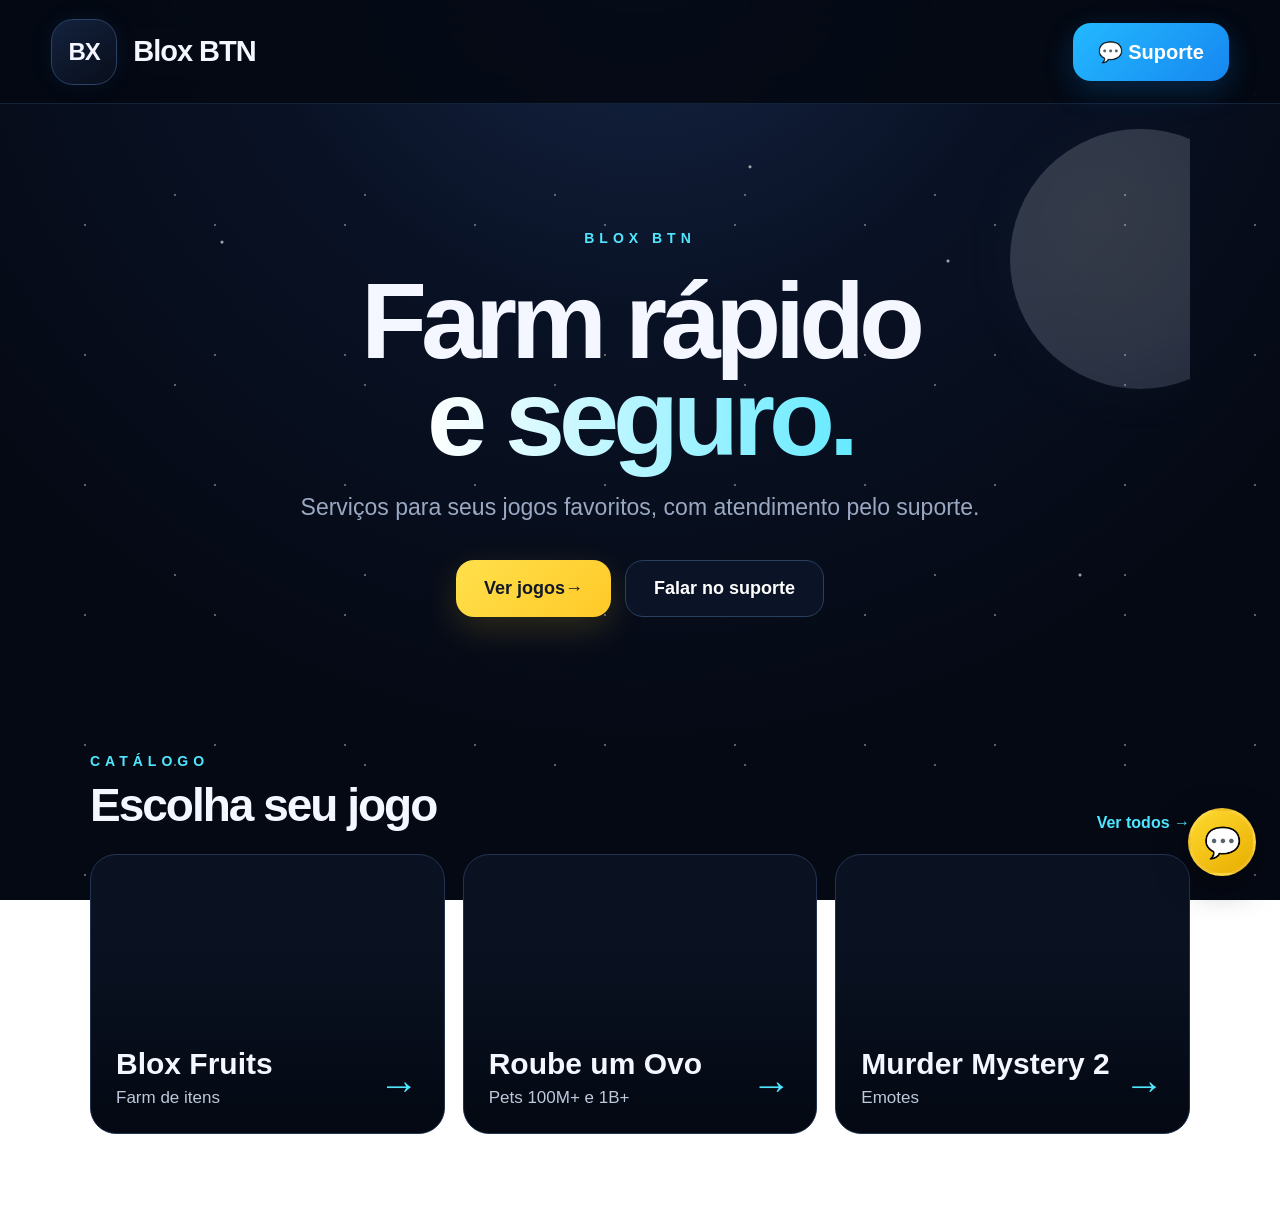
==== index.html @ 920f9622 "Add files via upload" ====
<!DOCTYPE html>
<html lang="pt-BR">
<head>
<meta charset="UTF-8"><meta name="viewport" content="width=device-width,initial-scale=1.0">
<meta name="theme-color" content="#070b16"><title>Blox BTN</title><link rel="stylesheet" href="style.css">
</head>
<body>
<header class="topbar">
  <a class="brand" href="index.html"><span class="brand-box">BX</span><strong>Blox BTN</strong></a>
  <a class="support-top" href="https://discord.gg/Q7dqHXftC" target="_blank" rel="noopener">💬 Suporte</a>
</header>
<main class="home">
  <section class="hero">
    <div class="moon"></div><div class="stars"></div>
    <span class="eyebrow">BLOX BTN</span>
    <h1>Farm rápido<br><span>e seguro.</span></h1>
    <p>Serviços para seus jogos favoritos, com atendimento pelo suporte.</p>
    <div class="hero-actions"><a class="main-button" href="jogos.html">Ver jogos <span>→</span></a><a class="ghost-button" href="https://discord.gg/Q7dqHXftC" target="_blank" rel="noopener">Falar no suporte</a></div>
  </section>
  <section class="featured">
    <div class="section-head"><div><span class="eyebrow">CATÁLOGO</span><h2>Escolha seu jogo</h2></div><a href="jogos.html" class="see-all">Ver todos →</a></div>
    <div class="featured-grid">
      <a class="feature-card" href="precos.html?jogo=blox-fruits" style="--bg:url('https://tr.rbxcdn.com/180DAY-5304fe8fb874c7244eb4fe24ff324b17/500/280/Image/Jpeg/noFilter')"><div><strong>Blox Fruits</strong><small>Farm de itens</small></div><span>→</span></a>
      <a class="feature-card" href="precos.html?jogo=roube-um-ovo" style="--bg:url('https://tr.rbxcdn.com/180DAY-d242991b00219200fb6b4ad45fec79f3/500/280/Image/Jpeg/noFilter')"><div><strong>Roube um Ovo</strong><small>Pets 100M+ e 1B+</small></div><span>→</span></a>
      <a class="feature-card" href="precos.html?jogo=murder-mystery-2" style="--bg:url('https://tr.rbxcdn.com/180DAY-87bec0a99ceeb6d711871ed32e51e153/500/280/Image/Jpeg/noFilter')"><div><strong>Murder Mystery 2</strong><small>Emotes</small></div><span>→</span></a>
    </div>
  </section>
</main>
<a class="floating-support" href="https://discord.gg/Q7dqHXftC" target="_blank" rel="noopener" aria-label="Abrir suporte">💬</a>
</body></html>
---- style.css ----
*{box-sizing:border-box}html{scroll-behavior:smooth}:root{--bg:#050914;--panel:#0b1222;--line:#1d2b46;--text:#f4f7ff;--muted:#9ba8c2;--cyan:#4fe7ff;--gold:#ffd42a}body{margin:0;background:radial-gradient(circle at 50% -10%,#18284a 0,#091225 34%,#050914 72%);background-attachment:fixed;color:var(--text);font-family:Arial,Helvetica,sans-serif;min-height:100vh}body:before{content:"";position:fixed;inset:0;pointer-events:none;opacity:.35;background-image:radial-gradient(#fff 1px,transparent 1px),radial-gradient(#fff 1px,transparent 1px);background-size:130px 130px,190px 190px;background-position:20px 30px,80px 100px}a{text-decoration:none;color:inherit}.topbar{height:104px;background:rgba(4,8,18,.88);backdrop-filter:blur(16px);border-bottom:1px solid #14213a;display:flex;align-items:center;justify-content:space-between;padding:0 4%;position:sticky;top:0;z-index:20}.brand{display:flex;align-items:center;gap:16px;font-size:29px;letter-spacing:-1px}.brand-box{width:66px;height:66px;border-radius:22px;background:linear-gradient(145deg,#14223d,#080e1b);border:1px solid #2b4165;display:grid;place-items:center;font-size:24px;font-weight:900;box-shadow:0 0 25px rgba(48,151,255,.08)}.support-top{background:linear-gradient(135deg,#23b9ff,#1687f0);color:white;font-weight:900;font-size:20px;padding:17px 25px;border-radius:18px;box-shadow:0 10px 30px rgba(24,146,255,.22)}.home,.catalog-page,.prices-page{width:min(1100px,92%);margin:auto}.hero{position:relative;text-align:center;overflow:hidden;padding:125px 0 115px}.hero .eyebrow{position:relative}.eyebrow,.mini-label{color:var(--cyan);font-weight:900;letter-spacing:5px;font-size:14px}.hero h1{position:relative;font-size:clamp(60px,10vw,108px);line-height:.9;letter-spacing:-6px;margin:25px 0 25px}.hero h1 span{background:linear-gradient(90deg,#fff,#66eaff);-webkit-background-clip:text;background-clip:text;color:transparent}.hero p{position:relative;font-size:23px;color:var(--muted);max-width:700px;margin:0 auto 35px;line-height:1.45}.hero-actions{position:relative;display:flex;justify-content:center;gap:14px;flex-wrap:wrap}.main-button,.ghost-button{display:inline-flex;align-items:center;justify-content:center;border-radius:18px;padding:17px 28px;font-size:18px;font-weight:900}.main-button{background:linear-gradient(135deg,#ffe04b,#ffc928);color:#111827;box-shadow:0 12px 35px rgba(255,204,38,.16)}.ghost-button{border:1px solid #29405f;background:#0b1426;color:#fff}.moon{position:absolute;width:260px;height:260px;border-radius:50%;right:-80px;top:25px;background:radial-gradient(circle at 35% 35%,#fff,#dce8ff 55%,#93a9d1 100%);box-shadow:0 0 80px rgba(190,220,255,.18);opacity:.18}.stars{position:absolute;inset:0;background-image:radial-gradient(circle at 12% 22%,#fff 0 1px,transparent 2px),radial-gradient(circle at 78% 25%,#fff 0 1px,transparent 2px),radial-gradient(circle at 35% 65%,#fff 0 1px,transparent 2px),radial-gradient(circle at 90% 75%,#fff 0 1px,transparent 2px),radial-gradient(circle at 60% 10%,#fff 0 1px,transparent 2px);opacity:.6}.featured{padding:20px 0 90px}.section-head{display:flex;align-items:end;justify-content:space-between;margin-bottom:22px;gap:20px}.section-head h2{font-size:46px;margin:8px 0 0;letter-spacing:-2px}.see-all{color:var(--cyan);font-weight:800}.featured-grid{display:grid;grid-template-columns:repeat(3,1fr);gap:18px}.feature-card,.game-card{position:relative;min-height:280px;border-radius:26px;overflow:hidden;border:1px solid #233452;background:#0b1324 center/cover no-repeat var(--bg);display:flex;align-items:flex-end;padding:25px;isolation:isolate;transition:.2s}.feature-card:before,.game-card:before{content:"";position:absolute;inset:0;background:linear-gradient(180deg,rgba(3,8,17,.08),rgba(3,8,17,.18) 35%,rgba(3,8,17,.94) 100%);z-index:-1}.feature-card:hover,.game-card:hover{transform:translateY(-4px);border-color:#35527c}.feature-card strong,.game-card strong{font-size:30px;display:block}.feature-card small,.game-card small{font-size:17px;color:#bdc8db;display:block;margin-top:7px}.feature-card>span,.game-card>span{margin-left:auto;font-size:40px;color:var(--cyan);align-self:flex-end}.catalog-head{text-align:center;padding:105px 0 55px}.catalog-head h1{font-size:clamp(65px,10vw,100px);letter-spacing:-6px;margin:18px 0}.catalog-head p{font-size:24px;color:var(--muted);max-width:720px;margin:auto;line-height:1.45}.game-grid{display:grid;grid-template-columns:repeat(2,1fr);gap:22px;padding-bottom:90px}.game-card{min-height:350px}.prices-page{padding:45px 0 90px}.back{display:inline-block;color:var(--cyan);font-weight:800;margin-bottom:20px}.selected-game{height:340px;border-radius:28px;overflow:hidden;background:var(--bg) center/cover no-repeat;border:1px solid #2a3d5c;position:relative;margin:20px 0 25px}.selected-game:after{content:"";position:absolute;inset:0;background:linear-gradient(90deg,rgba(3,7,15,.94),rgba(3,7,15,.55),rgba(3,7,15,.25))}.selected-overlay{position:absolute;z-index:2;left:35px;bottom:35px}.selected-overlay h1{font-size:clamp(45px,7vw,75px);letter-spacing:-4px;margin:8px 0}.selected-overlay p{font-size:21px;color:#c2cde0;margin:0}.price-list{background:rgba(8,15,29,.88);border:1px solid #223452;border-radius:26px;overflow:hidden}.price-row{display:flex;align-items:center;justify-content:space-between;gap:20px;padding:28px 32px;border-bottom:1px solid #1b2a43}.price-row:last-child{border-bottom:0}.price-row h2{font-size:27px;margin:7px 0 0}.price-action{font-size:18px;font-weight:900;color:#111827;background:linear-gradient(135deg,#ffe04b,#ffc928);padding:14px 20px;border-radius:14px;white-space:nowrap}.price-note{color:var(--muted);font-size:17px;line-height:1.5;margin:22px 5px}.wide{width:100%;margin-top:5px}.floating-support{position:fixed;right:24px;bottom:24px;width:68px;height:68px;border-radius:50%;display:grid;place-items:center;background:linear-gradient(145deg,#ffd92f,#e8ad00);color:#101827;font-size:30px;box-shadow:0 10px 35px rgba(0,0,0,.45);z-index:30;border:3px solid rgba(255,255,255,.12)}
@media(max-width:750px){.topbar{height:92px;padding:0 4%}.brand{font-size:23px;gap:11px}.brand-box{width:57px;height:57px;border-radius:19px}.support-top{font-size:17px;padding:14px 17px;border-radius:16px}.hero{padding:95px 0 90px}.hero h1{font-size:64px;letter-spacing:-4px}.hero p{font-size:19px}.section-head{align-items:start}.section-head h2{font-size:37px}.featured-grid{grid-template-columns:1fr}.feature-card{min-height:260px}.catalog-head{padding:75px 0 40px}.catalog-head h1{font-size:65px}.catalog-head p{font-size:20px}.game-grid{grid-template-columns:1fr;gap:16px}.game-card{min-height:280px}.selected-game{height:300px}.selected-overlay{left:24px;bottom:25px}.selected-overlay h1{font-size:43px;letter-spacing:-2px}.price-row{padding:22px 18px}.price-row h2{font-size:22px}.price-action{font-size:14px;padding:12px 13px}.floating-support{right:18px;bottom:18px;width:60px;height:60px}.moon{width:200px;height:200px;right:-90px}}
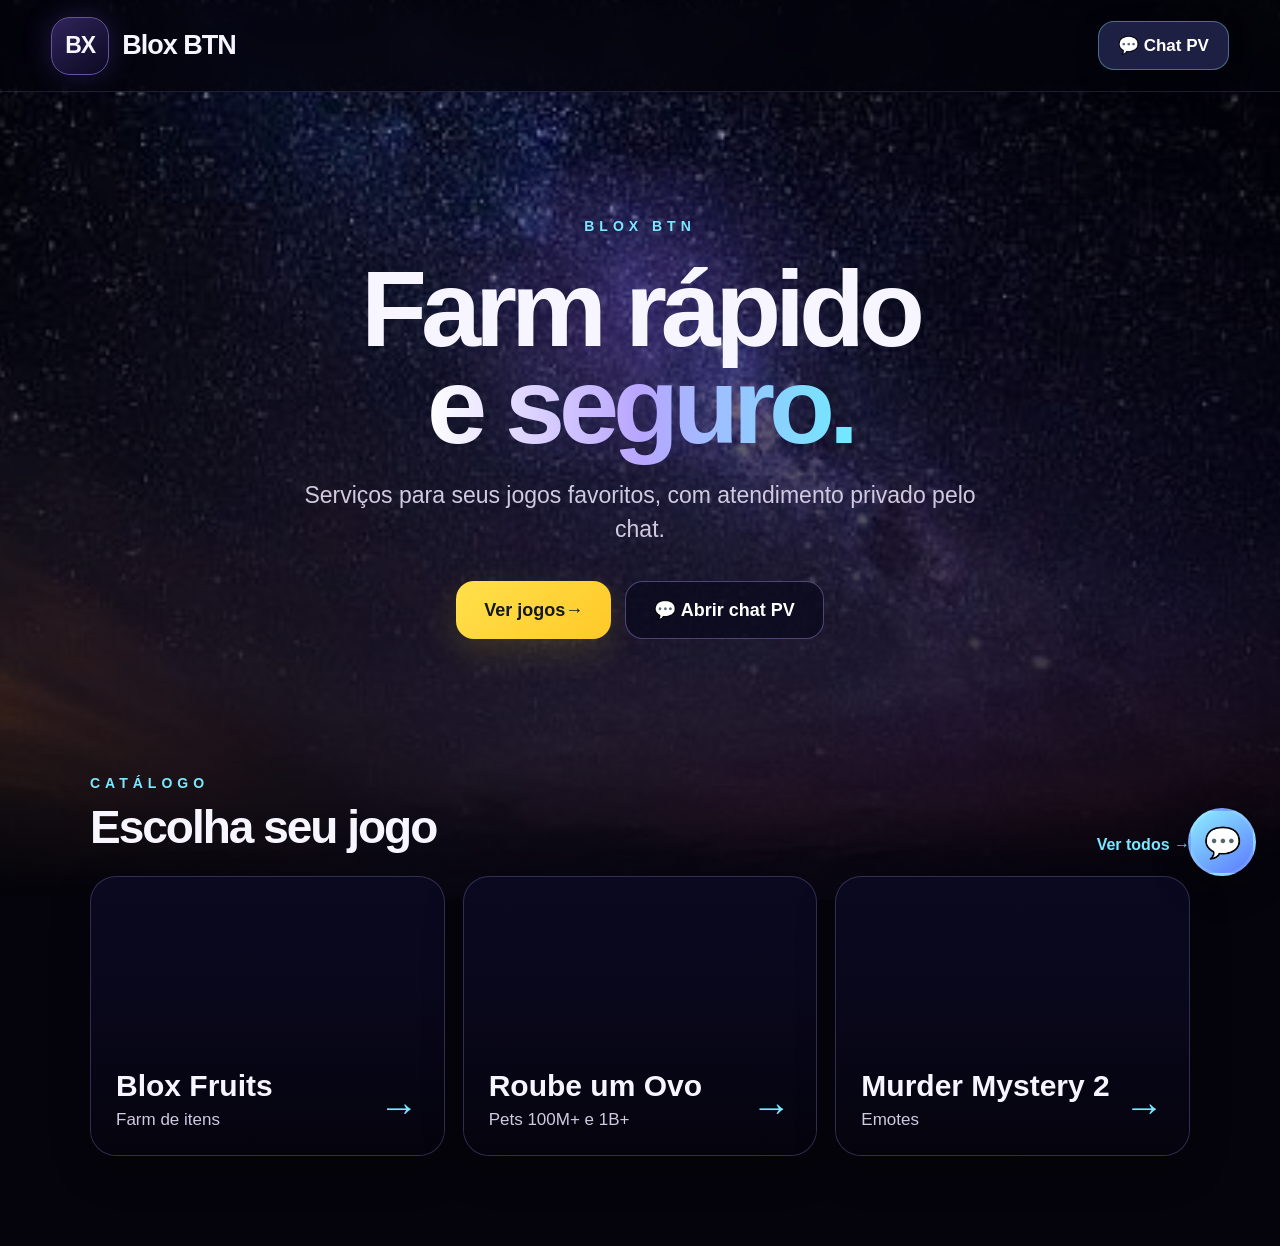
==== commit 09df1849: "Add files via upload" ====
--- a/index.html
+++ b/index.html
@@ -1,24 +1,35 @@
 <!DOCTYPE html>
 <html lang="pt-BR">
 <head>
-<meta charset="UTF-8"><meta name="viewport" content="width=device-width,initial-scale=1.0">
-<meta name="theme-color" content="#070b16"><title>Blox BTN</title><link rel="stylesheet" href="style.css">
+<meta charset="UTF-8">
+<meta name="viewport" content="width=device-width,initial-scale=1.0">
+<meta name="theme-color" content="#05040c">
+<title>Blox BTN</title>
+<link rel="stylesheet" href="style.css">
 </head>
 <body>
 <header class="topbar">
   <a class="brand" href="index.html"><span class="brand-box">BX</span><strong>Blox BTN</strong></a>
-  <a class="support-top" href="https://discord.gg/Q7dqHXftC" target="_blank" rel="noopener">💬 Suporte</a>
+  <button class="chat-top" type="button" onclick="openChat()">💬 Chat PV</button>
 </header>
+
 <main class="home">
   <section class="hero">
-    <div class="moon"></div><div class="stars"></div>
+    <div class="hero-glow"></div>
     <span class="eyebrow">BLOX BTN</span>
     <h1>Farm rápido<br><span>e seguro.</span></h1>
-    <p>Serviços para seus jogos favoritos, com atendimento pelo suporte.</p>
-    <div class="hero-actions"><a class="main-button" href="jogos.html">Ver jogos <span>→</span></a><a class="ghost-button" href="https://discord.gg/Q7dqHXftC" target="_blank" rel="noopener">Falar no suporte</a></div>
+    <p>Serviços para seus jogos favoritos, com atendimento privado pelo chat.</p>
+    <div class="hero-actions">
+      <a class="main-button" href="jogos.html">Ver jogos <span>→</span></a>
+      <button class="ghost-button" type="button" onclick="openChat()">💬 Abrir chat PV</button>
+    </div>
   </section>
+
   <section class="featured">
-    <div class="section-head"><div><span class="eyebrow">CATÁLOGO</span><h2>Escolha seu jogo</h2></div><a href="jogos.html" class="see-all">Ver todos →</a></div>
+    <div class="section-head">
+      <div><span class="eyebrow">CATÁLOGO</span><h2>Escolha seu jogo</h2></div>
+      <a href="jogos.html" class="see-all">Ver todos →</a>
+    </div>
     <div class="featured-grid">
       <a class="feature-card" href="precos.html?jogo=blox-fruits" style="--bg:url('https://tr.rbxcdn.com/180DAY-5304fe8fb874c7244eb4fe24ff324b17/500/280/Image/Jpeg/noFilter')"><div><strong>Blox Fruits</strong><small>Farm de itens</small></div><span>→</span></a>
       <a class="feature-card" href="precos.html?jogo=roube-um-ovo" style="--bg:url('https://tr.rbxcdn.com/180DAY-d242991b00219200fb6b4ad45fec79f3/500/280/Image/Jpeg/noFilter')"><div><strong>Roube um Ovo</strong><small>Pets 100M+ e 1B+</small></div><span>→</span></a>
@@ -26,5 +37,21 @@
     </div>
   </section>
 </main>
-<a class="floating-support" href="https://discord.gg/Q7dqHXftC" target="_blank" rel="noopener" aria-label="Abrir suporte">💬</a>
-</body></html>
+
+<div id="chatPanel" class="chat-panel" aria-hidden="true">
+  <div class="chat-head">
+    <div><strong>Chat PV</strong><small>Atendimento Blox BTN</small></div>
+    <button type="button" onclick="closeChat()" aria-label="Fechar chat">×</button>
+  </div>
+  <div class="chat-body">
+    <div class="chat-bubble bot">Olá! 👋<br>Envie sua dúvida ou o jogo que você quer consultar.</div>
+    <p class="chat-note">O chat privado precisa do código do widget do seu Tawk.to para receber e responder mensagens diretamente por aqui.</p>
+    <button class="chat-action" type="button" onclick="openTawk()">Abrir atendimento</button>
+  </div>
+</div>
+
+<button class="floating-chat" type="button" onclick="openChat()" aria-label="Abrir chat privado">💬</button>
+
+<script src="script.js"></script>
+</body>
+</html>
--- a/style.css
+++ b/style.css
@@ -1,2 +1,74 @@
-*{box-sizing:border-box}html{scroll-behavior:smooth}:root{--bg:#050914;--panel:#0b1222;--line:#1d2b46;--text:#f4f7ff;--muted:#9ba8c2;--cyan:#4fe7ff;--gold:#ffd42a}body{margin:0;background:radial-gradient(circle at 50% -10%,#18284a 0,#091225 34%,#050914 72%);background-attachment:fixed;color:var(--text);font-family:Arial,Helvetica,sans-serif;min-height:100vh}body:before{content:"";position:fixed;inset:0;pointer-events:none;opacity:.35;background-image:radial-gradient(#fff 1px,transparent 1px),radial-gradient(#fff 1px,transparent 1px);background-size:130px 130px,190px 190px;background-position:20px 30px,80px 100px}a{text-decoration:none;color:inherit}.topbar{height:104px;background:rgba(4,8,18,.88);backdrop-filter:blur(16px);border-bottom:1px solid #14213a;display:flex;align-items:center;justify-content:space-between;padding:0 4%;position:sticky;top:0;z-index:20}.brand{display:flex;align-items:center;gap:16px;font-size:29px;letter-spacing:-1px}.brand-box{width:66px;height:66px;border-radius:22px;background:linear-gradient(145deg,#14223d,#080e1b);border:1px solid #2b4165;display:grid;place-items:center;font-size:24px;font-weight:900;box-shadow:0 0 25px rgba(48,151,255,.08)}.support-top{background:linear-gradient(135deg,#23b9ff,#1687f0);color:white;font-weight:900;font-size:20px;padding:17px 25px;border-radius:18px;box-shadow:0 10px 30px rgba(24,146,255,.22)}.home,.catalog-page,.prices-page{width:min(1100px,92%);margin:auto}.hero{position:relative;text-align:center;overflow:hidden;padding:125px 0 115px}.hero .eyebrow{position:relative}.eyebrow,.mini-label{color:var(--cyan);font-weight:900;letter-spacing:5px;font-size:14px}.hero h1{position:relative;font-size:clamp(60px,10vw,108px);line-height:.9;letter-spacing:-6px;margin:25px 0 25px}.hero h1 span{background:linear-gradient(90deg,#fff,#66eaff);-webkit-background-clip:text;background-clip:text;color:transparent}.hero p{position:relative;font-size:23px;color:var(--muted);max-width:700px;margin:0 auto 35px;line-height:1.45}.hero-actions{position:relative;display:flex;justify-content:center;gap:14px;flex-wrap:wrap}.main-button,.ghost-button{display:inline-flex;align-items:center;justify-content:center;border-radius:18px;padding:17px 28px;font-size:18px;font-weight:900}.main-button{background:linear-gradient(135deg,#ffe04b,#ffc928);color:#111827;box-shadow:0 12px 35px rgba(255,204,38,.16)}.ghost-button{border:1px solid #29405f;background:#0b1426;color:#fff}.moon{position:absolute;width:260px;height:260px;border-radius:50%;right:-80px;top:25px;background:radial-gradient(circle at 35% 35%,#fff,#dce8ff 55%,#93a9d1 100%);box-shadow:0 0 80px rgba(190,220,255,.18);opacity:.18}.stars{position:absolute;inset:0;background-image:radial-gradient(circle at 12% 22%,#fff 0 1px,transparent 2px),radial-gradient(circle at 78% 25%,#fff 0 1px,transparent 2px),radial-gradient(circle at 35% 65%,#fff 0 1px,transparent 2px),radial-gradient(circle at 90% 75%,#fff 0 1px,transparent 2px),radial-gradient(circle at 60% 10%,#fff 0 1px,transparent 2px);opacity:.6}.featured{padding:20px 0 90px}.section-head{display:flex;align-items:end;justify-content:space-between;margin-bottom:22px;gap:20px}.section-head h2{font-size:46px;margin:8px 0 0;letter-spacing:-2px}.see-all{color:var(--cyan);font-weight:800}.featured-grid{display:grid;grid-template-columns:repeat(3,1fr);gap:18px}.feature-card,.game-card{position:relative;min-height:280px;border-radius:26px;overflow:hidden;border:1px solid #233452;background:#0b1324 center/cover no-repeat var(--bg);display:flex;align-items:flex-end;padding:25px;isolation:isolate;transition:.2s}.feature-card:before,.game-card:before{content:"";position:absolute;inset:0;background:linear-gradient(180deg,rgba(3,8,17,.08),rgba(3,8,17,.18) 35%,rgba(3,8,17,.94) 100%);z-index:-1}.feature-card:hover,.game-card:hover{transform:translateY(-4px);border-color:#35527c}.feature-card strong,.game-card strong{font-size:30px;display:block}.feature-card small,.game-card small{font-size:17px;color:#bdc8db;display:block;margin-top:7px}.feature-card>span,.game-card>span{margin-left:auto;font-size:40px;color:var(--cyan);align-self:flex-end}.catalog-head{text-align:center;padding:105px 0 55px}.catalog-head h1{font-size:clamp(65px,10vw,100px);letter-spacing:-6px;margin:18px 0}.catalog-head p{font-size:24px;color:var(--muted);max-width:720px;margin:auto;line-height:1.45}.game-grid{display:grid;grid-template-columns:repeat(2,1fr);gap:22px;padding-bottom:90px}.game-card{min-height:350px}.prices-page{padding:45px 0 90px}.back{display:inline-block;color:var(--cyan);font-weight:800;margin-bottom:20px}.selected-game{height:340px;border-radius:28px;overflow:hidden;background:var(--bg) center/cover no-repeat;border:1px solid #2a3d5c;position:relative;margin:20px 0 25px}.selected-game:after{content:"";position:absolute;inset:0;background:linear-gradient(90deg,rgba(3,7,15,.94),rgba(3,7,15,.55),rgba(3,7,15,.25))}.selected-overlay{position:absolute;z-index:2;left:35px;bottom:35px}.selected-overlay h1{font-size:clamp(45px,7vw,75px);letter-spacing:-4px;margin:8px 0}.selected-overlay p{font-size:21px;color:#c2cde0;margin:0}.price-list{background:rgba(8,15,29,.88);border:1px solid #223452;border-radius:26px;overflow:hidden}.price-row{display:flex;align-items:center;justify-content:space-between;gap:20px;padding:28px 32px;border-bottom:1px solid #1b2a43}.price-row:last-child{border-bottom:0}.price-row h2{font-size:27px;margin:7px 0 0}.price-action{font-size:18px;font-weight:900;color:#111827;background:linear-gradient(135deg,#ffe04b,#ffc928);padding:14px 20px;border-radius:14px;white-space:nowrap}.price-note{color:var(--muted);font-size:17px;line-height:1.5;margin:22px 5px}.wide{width:100%;margin-top:5px}.floating-support{position:fixed;right:24px;bottom:24px;width:68px;height:68px;border-radius:50%;display:grid;place-items:center;background:linear-gradient(145deg,#ffd92f,#e8ad00);color:#101827;font-size:30px;box-shadow:0 10px 35px rgba(0,0,0,.45);z-index:30;border:3px solid rgba(255,255,255,.12)}
-@media(max-width:750px){.topbar{height:92px;padding:0 4%}.brand{font-size:23px;gap:11px}.brand-box{width:57px;height:57px;border-radius:19px}.support-top{font-size:17px;padding:14px 17px;border-radius:16px}.hero{padding:95px 0 90px}.hero h1{font-size:64px;letter-spacing:-4px}.hero p{font-size:19px}.section-head{align-items:start}.section-head h2{font-size:37px}.featured-grid{grid-template-columns:1fr}.feature-card{min-height:260px}.catalog-head{padding:75px 0 40px}.catalog-head h1{font-size:65px}.catalog-head p{font-size:20px}.game-grid{grid-template-columns:1fr;gap:16px}.game-card{min-height:280px}.selected-game{height:300px}.selected-overlay{left:24px;bottom:25px}.selected-overlay h1{font-size:43px;letter-spacing:-2px}.price-row{padding:22px 18px}.price-row h2{font-size:22px}.price-action{font-size:14px;padding:12px 13px}.floating-support{right:18px;bottom:18px;width:60px;height:60px}.moon{width:200px;height:200px;right:-90px}}
+*{box-sizing:border-box}
+html{scroll-behavior:smooth}
+:root{--bg:#05040c;--panel:rgba(9,8,20,.88);--line:#312b55;--text:#f7f5ff;--muted:#c0b9d6;--cyan:#7be8ff;--gold:#ffd42a}
+body{margin:0;background:#05040c url('ceu.jpeg') center/cover fixed no-repeat;color:var(--text);font-family:Arial,Helvetica,sans-serif;min-height:100vh;position:relative}
+body:before{content:"";position:fixed;inset:0;pointer-events:none;background:linear-gradient(180deg,rgba(3,2,10,.25),rgba(5,4,12,.72) 65%,rgba(5,4,12,.92));z-index:-1}
+a{text-decoration:none;color:inherit}
+button{font:inherit}
+.topbar{height:92px;background:rgba(4,3,12,.72);backdrop-filter:blur(16px);border-bottom:1px solid rgba(145,130,205,.2);display:flex;align-items:center;justify-content:space-between;padding:0 4%;position:sticky;top:0;z-index:20}
+.brand{display:flex;align-items:center;gap:13px;font-size:27px;letter-spacing:-1px}
+.brand-box{width:58px;height:58px;border-radius:19px;background:linear-gradient(145deg,#30245c,#0b0920);border:1px solid #65549d;display:grid;place-items:center;font-size:23px;font-weight:900;box-shadow:0 0 30px rgba(130,104,255,.22)}
+.chat-top{border:1px solid rgba(124,232,255,.4);background:rgba(38,41,83,.8);color:#fff;font-weight:900;font-size:17px;padding:13px 19px;border-radius:16px;cursor:pointer;box-shadow:0 8px 25px rgba(0,0,0,.25)}
+.home,.catalog-page,.prices-page{width:min(1100px,92%);margin:auto}
+.hero{position:relative;text-align:center;overflow:hidden;padding:125px 0 115px;min-height:560px}
+.hero-glow{position:absolute;width:520px;height:300px;left:50%;top:70px;transform:translateX(-50%);background:radial-gradient(circle,rgba(126,75,196,.3),transparent 68%);filter:blur(10px)}
+.hero .eyebrow,.hero h1,.hero p,.hero-actions{position:relative}
+.eyebrow,.mini-label{color:var(--cyan);font-weight:900;letter-spacing:5px;font-size:14px}
+.hero h1{font-size:clamp(60px,10vw,108px);line-height:.9;letter-spacing:-6px;margin:25px 0}
+.hero h1 span{background:linear-gradient(90deg,#fff,#b8a5ff,#70eaff);-webkit-background-clip:text;background-clip:text;color:transparent}
+.hero p{font-size:23px;color:#d0c9e0;max-width:700px;margin:0 auto 35px;line-height:1.45}
+.hero-actions{display:flex;justify-content:center;gap:14px;flex-wrap:wrap}
+.main-button,.ghost-button{display:inline-flex;align-items:center;justify-content:center;border:0;border-radius:18px;padding:17px 28px;font-size:18px;font-weight:900;cursor:pointer}
+.main-button{background:linear-gradient(135deg,#ffe04b,#ffc928);color:#111827;box-shadow:0 12px 35px rgba(255,204,38,.16)}
+.ghost-button{border:1px solid rgba(155,137,220,.45);background:rgba(11,9,29,.72);color:#fff}
+.featured{padding:20px 0 90px}
+.section-head{display:flex;align-items:end;justify-content:space-between;margin-bottom:22px;gap:20px}
+.section-head h2{font-size:46px;margin:8px 0 0;letter-spacing:-2px}
+.see-all{color:var(--cyan);font-weight:800}
+.featured-grid{display:grid;grid-template-columns:repeat(3,1fr);gap:18px}
+.feature-card,.game-card{position:relative;min-height:280px;border-radius:26px;overflow:hidden;border:1px solid rgba(144,128,202,.3);background:#0b0920 center/cover no-repeat var(--bg);display:flex;align-items:flex-end;padding:25px;isolation:isolate;transition:.2s;box-shadow:0 15px 40px rgba(0,0,0,.24)}
+.feature-card:before,.game-card:before{content:"";position:absolute;inset:0;background:linear-gradient(180deg,rgba(5,3,15,.05),rgba(5,3,15,.2) 35%,rgba(4,3,12,.94) 100%);z-index:-1}
+.feature-card:hover,.game-card:hover{transform:translateY(-4px);border-color:#7768aa}
+.feature-card strong,.game-card strong{font-size:30px;display:block}
+.feature-card small,.game-card small{font-size:17px;color:#d0c9e0;display:block;margin-top:7px}
+.feature-card>span,.game-card>span{margin-left:auto;font-size:40px;color:var(--cyan);align-self:flex-end}
+.catalog-head{text-align:center;padding:105px 0 55px}
+.catalog-head h1{font-size:clamp(65px,10vw,100px);letter-spacing:-6px;margin:18px 0}
+.catalog-head p{font-size:24px;color:#d0c9e0;max-width:720px;margin:auto;line-height:1.45}
+.game-grid{display:grid;grid-template-columns:repeat(2,1fr);gap:22px;padding-bottom:90px}
+.game-card{min-height:350px}
+.prices-page{padding:45px 0 90px}
+.back{display:inline-block;color:var(--cyan);font-weight:800;margin-bottom:20px}
+.selected-game{height:340px;border-radius:28px;overflow:hidden;background:var(--bg) center/cover no-repeat;border:1px solid rgba(144,128,202,.35);position:relative;margin:20px 0 25px;box-shadow:0 15px 45px rgba(0,0,0,.28)}
+.selected-game:after{content:"";position:absolute;inset:0;background:linear-gradient(90deg,rgba(3,2,12,.94),rgba(3,2,12,.55),rgba(3,2,12,.22))}
+.selected-overlay{position:absolute;z-index:2;left:35px;bottom:35px}
+.selected-overlay h1{font-size:clamp(45px,7vw,75px);letter-spacing:-4px;margin:8px 0}
+.selected-overlay p{font-size:21px;color:#d0c9e0;margin:0}
+.price-list{background:rgba(8,6,20,.86);border:1px solid rgba(144,128,202,.3);border-radius:26px;overflow:hidden;backdrop-filter:blur(12px)}
+.price-row{display:flex;align-items:center;justify-content:space-between;gap:20px;padding:28px 32px;border-bottom:1px solid rgba(144,128,202,.18)}
+.price-row:last-child{border-bottom:0}
+.price-row h2{font-size:27px;margin:7px 0 0}
+.price-action{border:0;font-size:18px;font-weight:900;color:#111827;background:linear-gradient(135deg,#ffe04b,#ffc928);padding:14px 20px;border-radius:14px;white-space:nowrap;cursor:pointer}
+.price-note{color:#c0b9d6;font-size:17px;line-height:1.5;margin:22px 5px}
+.wide{width:100%;margin-top:5px}
+.floating-chat{position:fixed;right:24px;bottom:24px;width:68px;height:68px;border-radius:50%;display:grid;place-items:center;border:3px solid rgba(255,255,255,.12);background:linear-gradient(145deg,#8deeff,#5b79ff);color:#07101d;font-size:30px;box-shadow:0 10px 35px rgba(0,0,0,.45);z-index:30;cursor:pointer}
+.chat-panel{position:fixed;right:24px;bottom:104px;width:min(370px,calc(100vw - 32px));background:rgba(8,6,20,.96);border:1px solid rgba(143,124,214,.45);border-radius:22px;overflow:hidden;box-shadow:0 25px 70px rgba(0,0,0,.55);backdrop-filter:blur(18px);z-index:40;opacity:0;transform:translateY(18px) scale(.97);pointer-events:none;transition:.2s}
+.chat-panel.open{opacity:1;transform:none;pointer-events:auto}
+.chat-head{display:flex;align-items:center;justify-content:space-between;padding:18px 20px;border-bottom:1px solid rgba(143,124,214,.22);background:rgba(43,31,77,.42)}
+.chat-head strong{display:block;font-size:19px}
+.chat-head small{display:block;color:#bcb3d5;margin-top:4px}
+.chat-head button{border:0;background:transparent;color:#fff;font-size:30px;cursor:pointer;line-height:1}
+.chat-body{padding:20px}
+.chat-bubble{border-radius:16px;padding:14px 15px;line-height:1.45}
+.chat-bubble.bot{background:rgba(74,61,122,.38);border:1px solid rgba(143,124,214,.2)}
+.chat-note{font-size:13px;color:#aaa1c0;line-height:1.45}
+.chat-action{width:100%;border:0;border-radius:14px;padding:13px;background:linear-gradient(135deg,#ffe04b,#ffc928);color:#111827;font-weight:900;cursor:pointer}
+@media(max-width:750px){
+.topbar{height:82px;padding:0 4%}.brand{font-size:21px;gap:9px}.brand-box{width:51px;height:51px;border-radius:17px}.chat-top{font-size:15px;padding:11px 13px;border-radius:14px}
+.hero{padding:95px 0 90px;min-height:520px}.hero h1{font-size:64px;letter-spacing:-4px}.hero p{font-size:19px}
+.section-head{align-items:start}.section-head h2{font-size:37px}.featured-grid{grid-template-columns:1fr}.feature-card{min-height:260px}
+.catalog-head{padding:75px 0 40px}.catalog-head h1{font-size:65px}.catalog-head p{font-size:20px}.game-grid{grid-template-columns:1fr;gap:16px}.game-card{min-height:280px}
+.selected-game{height:300px}.selected-overlay{left:24px;bottom:25px}.selected-overlay h1{font-size:43px;letter-spacing:-2px}
+.price-row{padding:22px 18px}.price-row h2{font-size:22px}.price-action{font-size:14px;padding:12px 13px}
+.floating-chat{right:18px;bottom:18px;width:60px;height:60px}.chat-panel{right:16px;bottom:88px}
+}
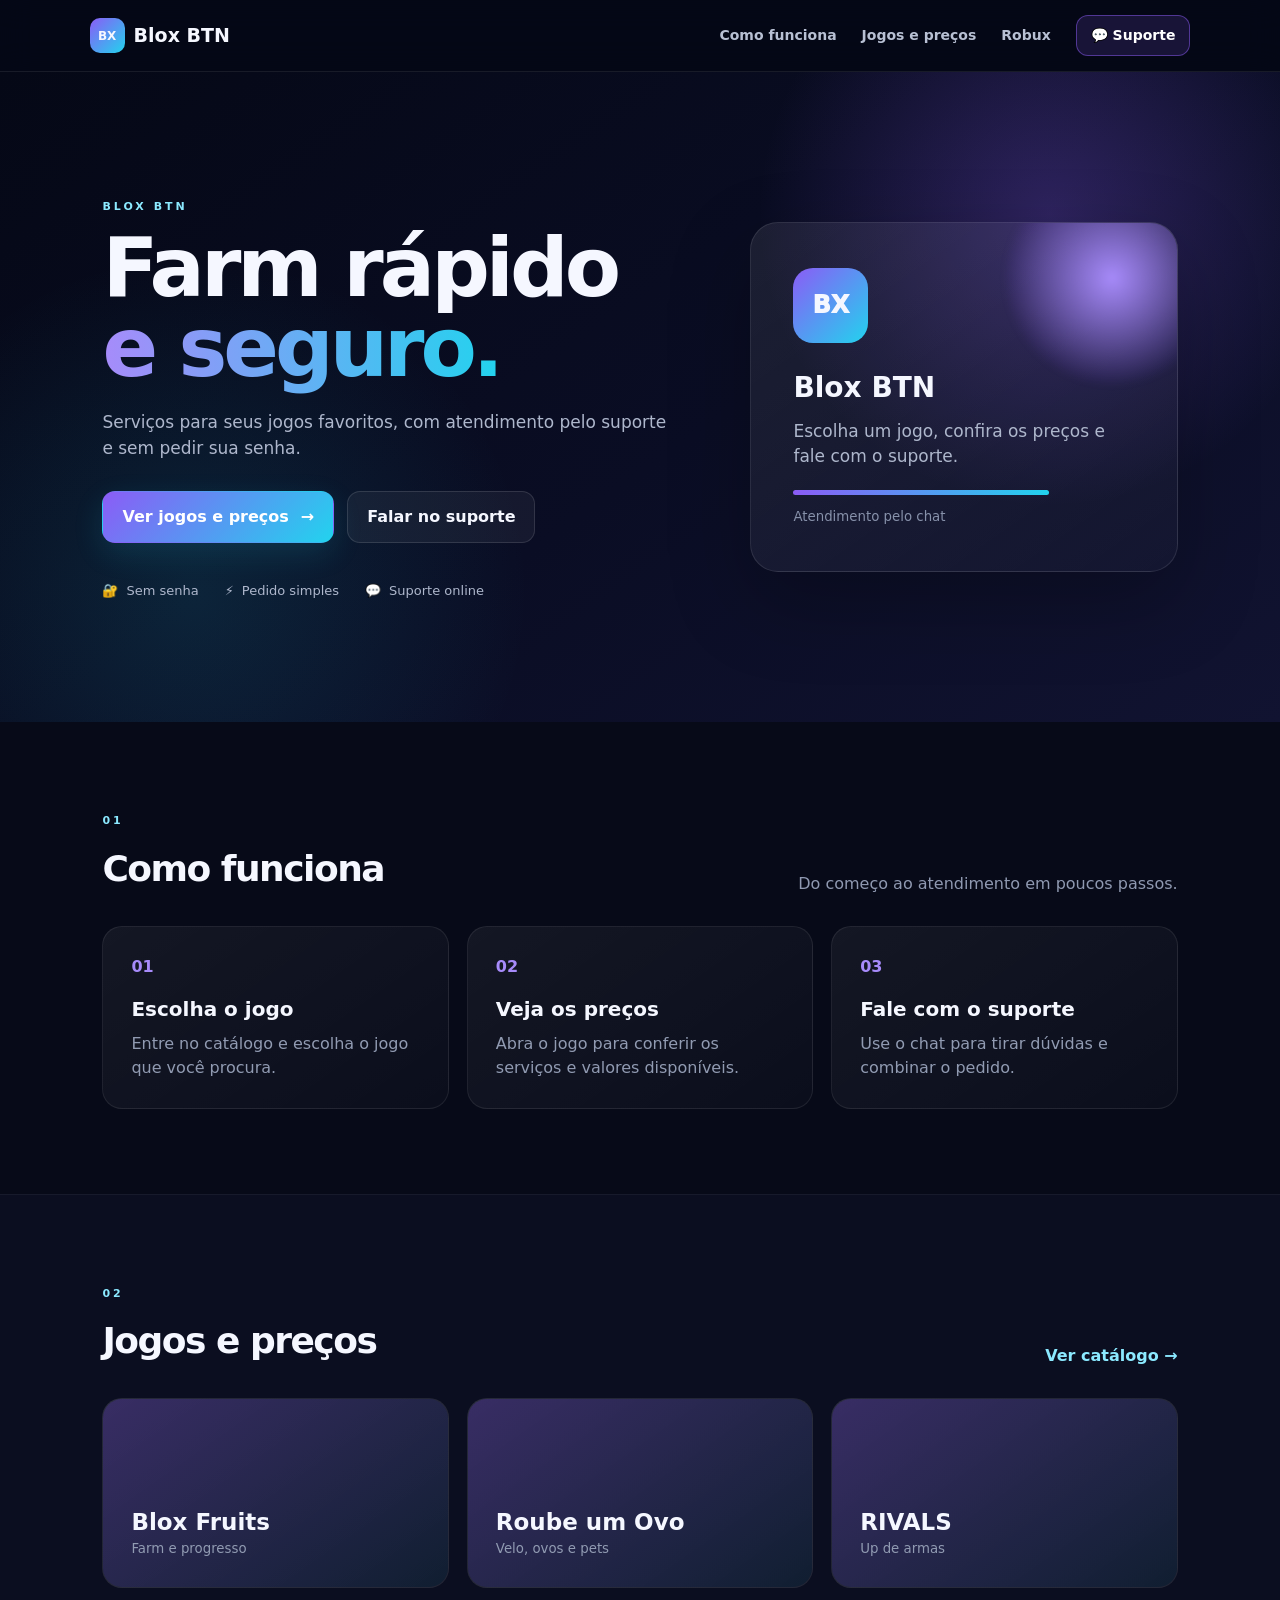
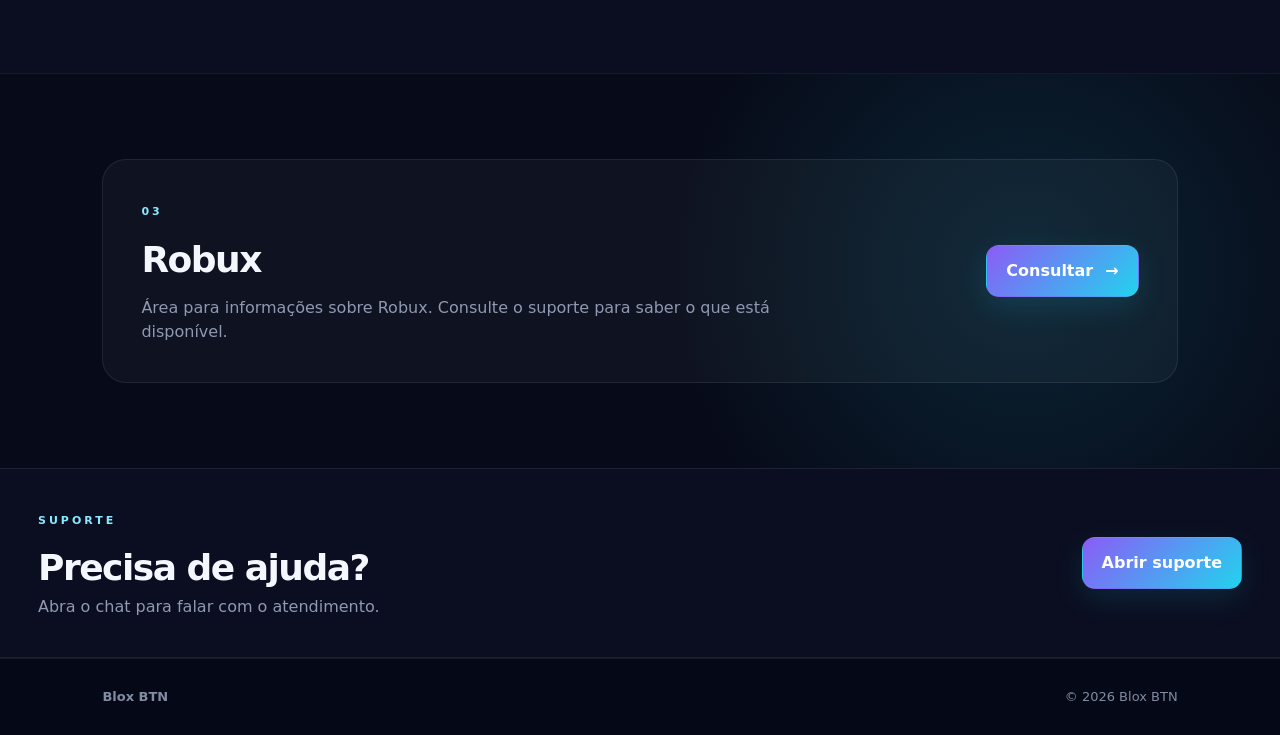
==== commit 6efb1870: "Add files via upload" ====
--- a/index.html
+++ b/index.html
@@ -3,55 +3,115 @@
 <head>
 <meta charset="UTF-8">
 <meta name="viewport" content="width=device-width,initial-scale=1.0">
-<meta name="theme-color" content="#05040c">
+<meta name="theme-color" content="#070b16">
 <title>Blox BTN</title>
 <link rel="stylesheet" href="style.css">
 </head>
 <body>
 <header class="topbar">
   <a class="brand" href="index.html"><span class="brand-box">BX</span><strong>Blox BTN</strong></a>
-  <button class="chat-top" type="button" onclick="openChat()">💬 Chat PV</button>
+  <nav>
+    <a href="index.html#como">Como funciona</a>
+    <a href="jogos.html">Jogos e preços</a>
+    <a href="index.html#robux">Robux</a>
+    <a class="support-top" href="javascript:void(0)" onclick="openSupport()">💬 Suporte</a>
+  </nav>
+  <button class="menu" onclick="toggleMenu()" aria-label="Abrir menu">☰</button>
 </header>
 
-<main class="home">
-  <section class="hero">
-    <div class="hero-glow"></div>
+<main>
+<section class="hero">
+  <div class="hero-content">
     <span class="eyebrow">BLOX BTN</span>
     <h1>Farm rápido<br><span>e seguro.</span></h1>
-    <p>Serviços para seus jogos favoritos, com atendimento privado pelo chat.</p>
+    <p>Serviços para seus jogos favoritos, com atendimento pelo suporte e sem pedir sua senha.</p>
     <div class="hero-actions">
-      <a class="main-button" href="jogos.html">Ver jogos <span>→</span></a>
-      <button class="ghost-button" type="button" onclick="openChat()">💬 Abrir chat PV</button>
+      <a class="main-button" href="jogos.html">Ver jogos e preços <span>→</span></a>
+      <a class="ghost-button" href="javascript:void(0)" onclick="openSupport()">Falar no suporte</a>
     </div>
-  </section>
+    <div class="trust">
+      <div><b>🔐</b><span>Sem senha</span></div>
+      <div><b>⚡</b><span>Pedido simples</span></div>
+      <div><b>💬</b><span>Suporte online</span></div>
+    </div>
+  </div>
+  <div class="hero-card">
+    <div class="orb"></div>
+    <div class="hero-logo">BX</div>
+    <h3>Blox BTN</h3>
+    <p>Escolha um jogo, confira os preços e fale com o suporte.</p>
+    <div class="mini-line"></div>
+    <small>Atendimento pelo chat</small>
+  </div>
+</section>
 
-  <section class="featured">
-    <div class="section-head">
-      <div><span class="eyebrow">CATÁLOGO</span><h2>Escolha seu jogo</h2></div>
-      <a href="jogos.html" class="see-all">Ver todos →</a>
+<section id="como" class="section">
+  <div class="section-head">
+    <div><span class="eyebrow">01</span><h2>Como funciona</h2></div>
+    <p>Do começo ao atendimento em poucos passos.</p>
+  </div>
+  <div class="cards three">
+    <article class="info-card"><span>01</span><h3>Escolha o jogo</h3><p>Entre no catálogo e escolha o jogo que você procura.</p></article>
+    <article class="info-card"><span>02</span><h3>Veja os preços</h3><p>Abra o jogo para conferir os serviços e valores disponíveis.</p></article>
+    <article class="info-card"><span>03</span><h3>Fale com o suporte</h3><p>Use o chat para tirar dúvidas e combinar o pedido.</p></article>
+  </div>
+</section>
+
+<section id="precos" class="section dark-section">
+  <div class="section-head">
+    <div><span class="eyebrow">02</span><h2>Jogos e preços</h2></div>
+    <a href="jogos.html" class="see-all">Ver catálogo →</a>
+  </div>
+  <div class="cards three">
+    <a class="info-card game-preview" href="precos.html?jogo=blox-fruits"><b>Blox Fruits</b><small>Farm e progresso</small></a>
+    <a class="info-card game-preview" href="precos.html?jogo=roube-um-ovo"><b>Roube um Ovo</b><small>Velo, ovos e pets</small></a>
+    <a class="info-card game-preview" href="precos.html?jogo=rivals"><b>RIVALS</b><small>Up de armas</small></a>
+  </div>
+</section>
+
+<section id="robux" class="section robux-section">
+  <div class="robux-box">
+    <div>
+      <span class="eyebrow">03</span>
+      <h2>Robux</h2>
+      <p>Área para informações sobre Robux. Consulte o suporte para saber o que está disponível.</p>
     </div>
-    <div class="featured-grid">
-      <a class="feature-card" href="precos.html?jogo=blox-fruits" style="--bg:url('https://tr.rbxcdn.com/180DAY-5304fe8fb874c7244eb4fe24ff324b17/500/280/Image/Jpeg/noFilter')"><div><strong>Blox Fruits</strong><small>Farm de itens</small></div><span>→</span></a>
-      <a class="feature-card" href="precos.html?jogo=roube-um-ovo" style="--bg:url('https://tr.rbxcdn.com/180DAY-d242991b00219200fb6b4ad45fec79f3/500/280/Image/Jpeg/noFilter')"><div><strong>Roube um Ovo</strong><small>Pets 100M+ e 1B+</small></div><span>→</span></a>
-      <a class="feature-card" href="precos.html?jogo=murder-mystery-2" style="--bg:url('https://tr.rbxcdn.com/180DAY-87bec0a99ceeb6d711871ed32e51e153/500/280/Image/Jpeg/noFilter')"><div><strong>Murder Mystery 2</strong><small>Emotes</small></div><span>→</span></a>
-    </div>
-  </section>
+    <a class="main-button" href="javascript:void(0)" onclick="openSupport()">Consultar <span>→</span></a>
+  </div>
+</section>
+
+<section class="section support-section">
+  <div>
+    <span class="eyebrow">SUPORTE</span>
+    <h2>Precisa de ajuda?</h2>
+    <p>Abra o chat para falar com o atendimento.</p>
+  </div>
+  <button class="main-button" onclick="openSupport()">Abrir suporte</button>
+</section>
 </main>
 
-<div id="chatPanel" class="chat-panel" aria-hidden="true">
-  <div class="chat-head">
-    <div><strong>Chat PV</strong><small>Atendimento Blox BTN</small></div>
-    <button type="button" onclick="closeChat()" aria-label="Fechar chat">×</button>
-  </div>
-  <div class="chat-body">
-    <div class="chat-bubble bot">Olá! 👋<br>Envie sua dúvida ou o jogo que você quer consultar.</div>
-    <p class="chat-note">O chat privado precisa do código do widget do seu Tawk.to para receber e responder mensagens diretamente por aqui.</p>
-    <button class="chat-action" type="button" onclick="openTawk()">Abrir atendimento</button>
-  </div>
-</div>
+<footer><strong>Blox BTN</strong><span>© 2026 Blox BTN</span></footer>
 
-<button class="floating-chat" type="button" onclick="openChat()" aria-label="Abrir chat privado">💬</button>
-
-<script src="script.js"></script>
+<script>
+function openSupport(){
+  if(window.Tawk_API && typeof Tawk_API.maximize === "function") Tawk_API.maximize();
+}
+function toggleMenu(){
+  document.querySelector("nav").classList.toggle("open");
+}
+</script>
+<!--Start of Tawk.to Script-->
+<script type="text/javascript">
+var Tawk_API=Tawk_API||{}, Tawk_LoadStart=new Date();
+(function(){
+var s1=document.createElement("script"),s0=document.getElementsByTagName("script")[0];
+s1.async=true;
+s1.src='https://embed.tawk.to/6ab059ace9134d343e1acadb/1k30dsj8l';
+s1.charset='UTF-8';
+s1.setAttribute('crossorigin','*');
+s0.parentNode.insertBefore(s1,s0);
+})();
+</script>
+<!--End of Tawk.to Script-->
 </body>
-</html>
+</html>
--- a/style.css
+++ b/style.css
@@ -1,74 +1 @@
-*{box-sizing:border-box}
-html{scroll-behavior:smooth}
-:root{--bg:#05040c;--panel:rgba(9,8,20,.88);--line:#312b55;--text:#f7f5ff;--muted:#c0b9d6;--cyan:#7be8ff;--gold:#ffd42a}
-body{margin:0;background:#05040c url('ceu.jpeg') center/cover fixed no-repeat;color:var(--text);font-family:Arial,Helvetica,sans-serif;min-height:100vh;position:relative}
-body:before{content:"";position:fixed;inset:0;pointer-events:none;background:linear-gradient(180deg,rgba(3,2,10,.25),rgba(5,4,12,.72) 65%,rgba(5,4,12,.92));z-index:-1}
-a{text-decoration:none;color:inherit}
-button{font:inherit}
-.topbar{height:92px;background:rgba(4,3,12,.72);backdrop-filter:blur(16px);border-bottom:1px solid rgba(145,130,205,.2);display:flex;align-items:center;justify-content:space-between;padding:0 4%;position:sticky;top:0;z-index:20}
-.brand{display:flex;align-items:center;gap:13px;font-size:27px;letter-spacing:-1px}
-.brand-box{width:58px;height:58px;border-radius:19px;background:linear-gradient(145deg,#30245c,#0b0920);border:1px solid #65549d;display:grid;place-items:center;font-size:23px;font-weight:900;box-shadow:0 0 30px rgba(130,104,255,.22)}
-.chat-top{border:1px solid rgba(124,232,255,.4);background:rgba(38,41,83,.8);color:#fff;font-weight:900;font-size:17px;padding:13px 19px;border-radius:16px;cursor:pointer;box-shadow:0 8px 25px rgba(0,0,0,.25)}
-.home,.catalog-page,.prices-page{width:min(1100px,92%);margin:auto}
-.hero{position:relative;text-align:center;overflow:hidden;padding:125px 0 115px;min-height:560px}
-.hero-glow{position:absolute;width:520px;height:300px;left:50%;top:70px;transform:translateX(-50%);background:radial-gradient(circle,rgba(126,75,196,.3),transparent 68%);filter:blur(10px)}
-.hero .eyebrow,.hero h1,.hero p,.hero-actions{position:relative}
-.eyebrow,.mini-label{color:var(--cyan);font-weight:900;letter-spacing:5px;font-size:14px}
-.hero h1{font-size:clamp(60px,10vw,108px);line-height:.9;letter-spacing:-6px;margin:25px 0}
-.hero h1 span{background:linear-gradient(90deg,#fff,#b8a5ff,#70eaff);-webkit-background-clip:text;background-clip:text;color:transparent}
-.hero p{font-size:23px;color:#d0c9e0;max-width:700px;margin:0 auto 35px;line-height:1.45}
-.hero-actions{display:flex;justify-content:center;gap:14px;flex-wrap:wrap}
-.main-button,.ghost-button{display:inline-flex;align-items:center;justify-content:center;border:0;border-radius:18px;padding:17px 28px;font-size:18px;font-weight:900;cursor:pointer}
-.main-button{background:linear-gradient(135deg,#ffe04b,#ffc928);color:#111827;box-shadow:0 12px 35px rgba(255,204,38,.16)}
-.ghost-button{border:1px solid rgba(155,137,220,.45);background:rgba(11,9,29,.72);color:#fff}
-.featured{padding:20px 0 90px}
-.section-head{display:flex;align-items:end;justify-content:space-between;margin-bottom:22px;gap:20px}
-.section-head h2{font-size:46px;margin:8px 0 0;letter-spacing:-2px}
-.see-all{color:var(--cyan);font-weight:800}
-.featured-grid{display:grid;grid-template-columns:repeat(3,1fr);gap:18px}
-.feature-card,.game-card{position:relative;min-height:280px;border-radius:26px;overflow:hidden;border:1px solid rgba(144,128,202,.3);background:#0b0920 center/cover no-repeat var(--bg);display:flex;align-items:flex-end;padding:25px;isolation:isolate;transition:.2s;box-shadow:0 15px 40px rgba(0,0,0,.24)}
-.feature-card:before,.game-card:before{content:"";position:absolute;inset:0;background:linear-gradient(180deg,rgba(5,3,15,.05),rgba(5,3,15,.2) 35%,rgba(4,3,12,.94) 100%);z-index:-1}
-.feature-card:hover,.game-card:hover{transform:translateY(-4px);border-color:#7768aa}
-.feature-card strong,.game-card strong{font-size:30px;display:block}
-.feature-card small,.game-card small{font-size:17px;color:#d0c9e0;display:block;margin-top:7px}
-.feature-card>span,.game-card>span{margin-left:auto;font-size:40px;color:var(--cyan);align-self:flex-end}
-.catalog-head{text-align:center;padding:105px 0 55px}
-.catalog-head h1{font-size:clamp(65px,10vw,100px);letter-spacing:-6px;margin:18px 0}
-.catalog-head p{font-size:24px;color:#d0c9e0;max-width:720px;margin:auto;line-height:1.45}
-.game-grid{display:grid;grid-template-columns:repeat(2,1fr);gap:22px;padding-bottom:90px}
-.game-card{min-height:350px}
-.prices-page{padding:45px 0 90px}
-.back{display:inline-block;color:var(--cyan);font-weight:800;margin-bottom:20px}
-.selected-game{height:340px;border-radius:28px;overflow:hidden;background:var(--bg) center/cover no-repeat;border:1px solid rgba(144,128,202,.35);position:relative;margin:20px 0 25px;box-shadow:0 15px 45px rgba(0,0,0,.28)}
-.selected-game:after{content:"";position:absolute;inset:0;background:linear-gradient(90deg,rgba(3,2,12,.94),rgba(3,2,12,.55),rgba(3,2,12,.22))}
-.selected-overlay{position:absolute;z-index:2;left:35px;bottom:35px}
-.selected-overlay h1{font-size:clamp(45px,7vw,75px);letter-spacing:-4px;margin:8px 0}
-.selected-overlay p{font-size:21px;color:#d0c9e0;margin:0}
-.price-list{background:rgba(8,6,20,.86);border:1px solid rgba(144,128,202,.3);border-radius:26px;overflow:hidden;backdrop-filter:blur(12px)}
-.price-row{display:flex;align-items:center;justify-content:space-between;gap:20px;padding:28px 32px;border-bottom:1px solid rgba(144,128,202,.18)}
-.price-row:last-child{border-bottom:0}
-.price-row h2{font-size:27px;margin:7px 0 0}
-.price-action{border:0;font-size:18px;font-weight:900;color:#111827;background:linear-gradient(135deg,#ffe04b,#ffc928);padding:14px 20px;border-radius:14px;white-space:nowrap;cursor:pointer}
-.price-note{color:#c0b9d6;font-size:17px;line-height:1.5;margin:22px 5px}
-.wide{width:100%;margin-top:5px}
-.floating-chat{position:fixed;right:24px;bottom:24px;width:68px;height:68px;border-radius:50%;display:grid;place-items:center;border:3px solid rgba(255,255,255,.12);background:linear-gradient(145deg,#8deeff,#5b79ff);color:#07101d;font-size:30px;box-shadow:0 10px 35px rgba(0,0,0,.45);z-index:30;cursor:pointer}
-.chat-panel{position:fixed;right:24px;bottom:104px;width:min(370px,calc(100vw - 32px));background:rgba(8,6,20,.96);border:1px solid rgba(143,124,214,.45);border-radius:22px;overflow:hidden;box-shadow:0 25px 70px rgba(0,0,0,.55);backdrop-filter:blur(18px);z-index:40;opacity:0;transform:translateY(18px) scale(.97);pointer-events:none;transition:.2s}
-.chat-panel.open{opacity:1;transform:none;pointer-events:auto}
-.chat-head{display:flex;align-items:center;justify-content:space-between;padding:18px 20px;border-bottom:1px solid rgba(143,124,214,.22);background:rgba(43,31,77,.42)}
-.chat-head strong{display:block;font-size:19px}
-.chat-head small{display:block;color:#bcb3d5;margin-top:4px}
-.chat-head button{border:0;background:transparent;color:#fff;font-size:30px;cursor:pointer;line-height:1}
-.chat-body{padding:20px}
-.chat-bubble{border-radius:16px;padding:14px 15px;line-height:1.45}
-.chat-bubble.bot{background:rgba(74,61,122,.38);border:1px solid rgba(143,124,214,.2)}
-.chat-note{font-size:13px;color:#aaa1c0;line-height:1.45}
-.chat-action{width:100%;border:0;border-radius:14px;padding:13px;background:linear-gradient(135deg,#ffe04b,#ffc928);color:#111827;font-weight:900;cursor:pointer}
-@media(max-width:750px){
-.topbar{height:82px;padding:0 4%}.brand{font-size:21px;gap:9px}.brand-box{width:51px;height:51px;border-radius:17px}.chat-top{font-size:15px;padding:11px 13px;border-radius:14px}
-.hero{padding:95px 0 90px;min-height:520px}.hero h1{font-size:64px;letter-spacing:-4px}.hero p{font-size:19px}
-.section-head{align-items:start}.section-head h2{font-size:37px}.featured-grid{grid-template-columns:1fr}.feature-card{min-height:260px}
-.catalog-head{padding:75px 0 40px}.catalog-head h1{font-size:65px}.catalog-head p{font-size:20px}.game-grid{grid-template-columns:1fr;gap:16px}.game-card{min-height:280px}
-.selected-game{height:300px}.selected-overlay{left:24px;bottom:25px}.selected-overlay h1{font-size:43px;letter-spacing:-2px}
-.price-row{padding:22px 18px}.price-row h2{font-size:22px}.price-action{font-size:14px;padding:12px 13px}
-.floating-chat{right:18px;bottom:18px;width:60px;height:60px}.chat-panel{right:16px;bottom:88px}
-}
+*{box-sizing:border-box;margin:0;padding:0}html{scroll-behavior:smooth}body{font-family:Inter,system-ui,-apple-system,Segoe UI,sans-serif;color:#f5f7ff;background:#050816;line-height:1.5}a{text-decoration:none;color:inherit}button{font:inherit}.topbar{height:72px;background:rgba(5,8,22,.82);backdrop-filter:blur(16px);border-bottom:1px solid rgba(255,255,255,.08);display:flex;align-items:center;justify-content:space-between;padding:0 7%;position:sticky;top:0;z-index:50}.brand{font-weight:900;font-size:19px;display:flex;align-items:center;gap:9px}.brand-box{width:35px;height:35px;display:grid;place-items:center;border-radius:10px;background:linear-gradient(135deg,#8b5cf6,#22d3ee);font-size:12px}.topbar nav{display:flex;align-items:center;gap:25px;color:#b8c0d4;font-size:14px;font-weight:700}.support-top{padding:9px 14px;border:1px solid rgba(139,92,246,.5);border-radius:12px;color:#fff;background:rgba(139,92,246,.15)}.menu{display:none;background:none;color:#fff;border:0;font-size:26px}.hero{min-height:650px;padding:95px 8%;display:grid;grid-template-columns:1.15fr .85fr;gap:70px;align-items:center;overflow:hidden;background:radial-gradient(circle at 82% 22%,rgba(139,92,246,.28),transparent 25%),radial-gradient(circle at 15% 80%,rgba(34,211,238,.12),transparent 28%),linear-gradient(145deg,#050816,#0a0d24 55%,#111331)}.hero-content{max-width:680px}.eyebrow{display:inline-block;color:#8be9ff;font-size:11px;font-weight:900;letter-spacing:3px;margin-bottom:12px}.hero h1{font-size:clamp(48px,7vw,82px);line-height:.98;letter-spacing:-4px}.hero h1 span{background:linear-gradient(90deg,#a78bfa,#22d3ee);-webkit-background-clip:text;background-clip:text;color:transparent}.hero p{margin-top:22px;color:#aeb7cc;max-width:570px;font-size:17px}.hero-actions{display:flex;gap:13px;margin-top:30px;flex-wrap:wrap}.main-button,.ghost-button{display:inline-flex;align-items:center;justify-content:center;gap:12px;border-radius:13px;padding:13px 19px;font-weight:850;border:1px solid transparent;cursor:pointer}.main-button{background:linear-gradient(135deg,#8b5cf6,#22d3ee);color:#fff;box-shadow:0 10px 30px rgba(34,211,238,.13)}.ghost-button{border-color:rgba(255,255,255,.12);background:rgba(255,255,255,.05)}.trust{display:flex;gap:26px;margin-top:38px;flex-wrap:wrap}.trust div{display:flex;gap:8px;align-items:center;color:#aeb7cc;font-size:13px}.hero-card{min-height:350px;border:1px solid rgba(255,255,255,.1);border-radius:28px;background:linear-gradient(145deg,rgba(255,255,255,.08),rgba(255,255,255,.025));padding:42px;display:flex;flex-direction:column;justify-content:center;position:relative;overflow:hidden;box-shadow:0 30px 80px rgba(0,0,0,.25)}.orb{position:absolute;width:220px;height:220px;border-radius:50%;background:radial-gradient(circle,#a78bfa,rgba(139,92,246,.08) 65%,transparent 70%);right:-45px;top:-55px;filter:blur(3px)}.hero-logo{width:75px;height:75px;border-radius:20px;display:grid;place-items:center;font-weight:1000;font-size:24px;background:linear-gradient(135deg,#8b5cf6,#22d3ee);margin-bottom:24px}.hero-card h3{font-size:28px}.hero-card p{color:#aeb7cc;margin:10px 0 20px}.mini-line{height:5px;width:75%;border-radius:99px;background:linear-gradient(90deg,#8b5cf6,#22d3ee);margin-bottom:12px}.hero-card small{color:#8791aa}.section{padding:85px 8%;background:#070a18}.dark-section{background:#0b0e20;border-top:1px solid rgba(255,255,255,.05);border-bottom:1px solid rgba(255,255,255,.05)}.section-head{display:flex;justify-content:space-between;align-items:end;gap:25px;margin-bottom:30px}.section-head h2,.robux-box h2,.support-section h2{font-size:36px;letter-spacing:-1.5px}.section-head p,.support-section p,.robux-box p{color:#8f99b1}.see-all{color:#8be9ff;font-weight:800}.cards.three{display:grid;grid-template-columns:repeat(3,1fr);gap:18px}.info-card{padding:28px;border:1px solid rgba(255,255,255,.08);border-radius:20px;background:linear-gradient(145deg,rgba(255,255,255,.055),rgba(255,255,255,.018));min-height:170px}.info-card>span{color:#a78bfa;font-weight:900}.info-card h3{font-size:20px;margin:15px 0 8px}.info-card p,.info-card small{color:#919bb2}.game-preview{min-height:190px;display:flex;flex-direction:column;justify-content:end;overflow:hidden;position:relative}.game-preview:before{content:"";position:absolute;inset:0;background:linear-gradient(145deg,rgba(139,92,246,.35),rgba(34,211,238,.08));opacity:.8}.game-preview>*{position:relative}.game-preview b{font-size:23px}.robux-section{background:radial-gradient(circle at 80% 50%,rgba(34,211,238,.13),transparent 35%),#070a18}.robux-box,.support-section{border:1px solid rgba(255,255,255,.08);border-radius:24px;padding:38px;display:flex;justify-content:space-between;align-items:center;gap:30px;background:rgba(255,255,255,.035)}.robux-box p{margin-top:9px;max-width:650px}.support-section{border-radius:0;border-left:0;border-right:0;background:#0b0e20}.catalog,.prices-page{min-height:calc(100vh - 140px);padding:70px 8%;background:radial-gradient(circle at 85% 0,rgba(139,92,246,.16),transparent 30%),#070a18}.catalog h1,.prices-page h1{font-size:45px;letter-spacing:-2px}.game-grid{display:grid;grid-template-columns:repeat(3,1fr);gap:18px}.game-card{min-height:230px;border:1px solid rgba(255,255,255,.08);border-radius:20px;overflow:hidden;background:#0d1122;position:relative;padding:0 22px 22px;display:flex;flex-direction:column;justify-content:end}.game-bg{position:absolute;inset:0;opacity:.72}.game-bg:after{content:"";position:absolute;inset:0;background:linear-gradient(transparent 25%,#0d1122 88%)}.game-card strong,.game-card small{position:relative;z-index:2}.game-card strong{font-size:22px}.game-card small{color:#9ba5bd;margin-top:3px}.bf{background:linear-gradient(135deg,#17134a,#6d28d9)}.ovo{background:linear-gradient(135deg,#164e63,#22d3ee)}.mm2{background:linear-gradient(135deg,#1f2937,#ef4444)}.rivals{background:linear-gradient(135deg,#312e81,#8b5cf6)}.noites{background:linear-gradient(135deg,#052e16,#16a34a)}.speed{background:linear-gradient(135deg,#3b0764,#ec4899)}.back{display:inline-block;color:#8be9ff;margin-bottom:22px}.sub{color:#8f99b1;margin:10px 0 30px}.price-list{display:grid;gap:12px}.price-row{display:flex;align-items:center;gap:15px;padding:18px 20px;border:1px solid rgba(255,255,255,.08);border-radius:15px;background:rgba(255,255,255,.035)}.price-row span{flex:1}.price-row b{color:#8be9ff}.price-row button{border:0;border-radius:10px;padding:9px 13px;background:rgba(139,92,246,.18);color:#fff;cursor:pointer}footer{padding:28px 8%;border-top:1px solid rgba(255,255,255,.07);display:flex;justify-content:space-between;color:#818ba2;font-size:13px;background:#050816}@media(max-width:800px){.topbar{padding:0 5%}.topbar nav{display:none}.topbar nav.open{display:flex;position:absolute;top:72px;left:0;right:0;padding:20px 5%;background:#070a18;flex-direction:column;border-bottom:1px solid rgba(255,255,255,.08)}.menu{display:block}.hero{grid-template-columns:1fr;padding:70px 6%;gap:40px}.cards.three,.game-grid{grid-template-columns:1fr}.section,.catalog,.prices-page{padding:65px 6%}.section-head{display:block}.section-head>p,.see-all{display:inline-block;margin-top:8px}.robux-box,.support-section{display:block}.robux-box .main-button,.support-section .main-button{margin-top:20px}.price-row{flex-wrap:wrap}.price-row span{min-width:55%}}@media(max-width:520px){.hero h1{font-size:50px}.hero-card{padding:30px}.hero-actions>*{width:100%}.price-row{display:grid;grid-template-columns:1fr}.price-row span{min-width:0}}
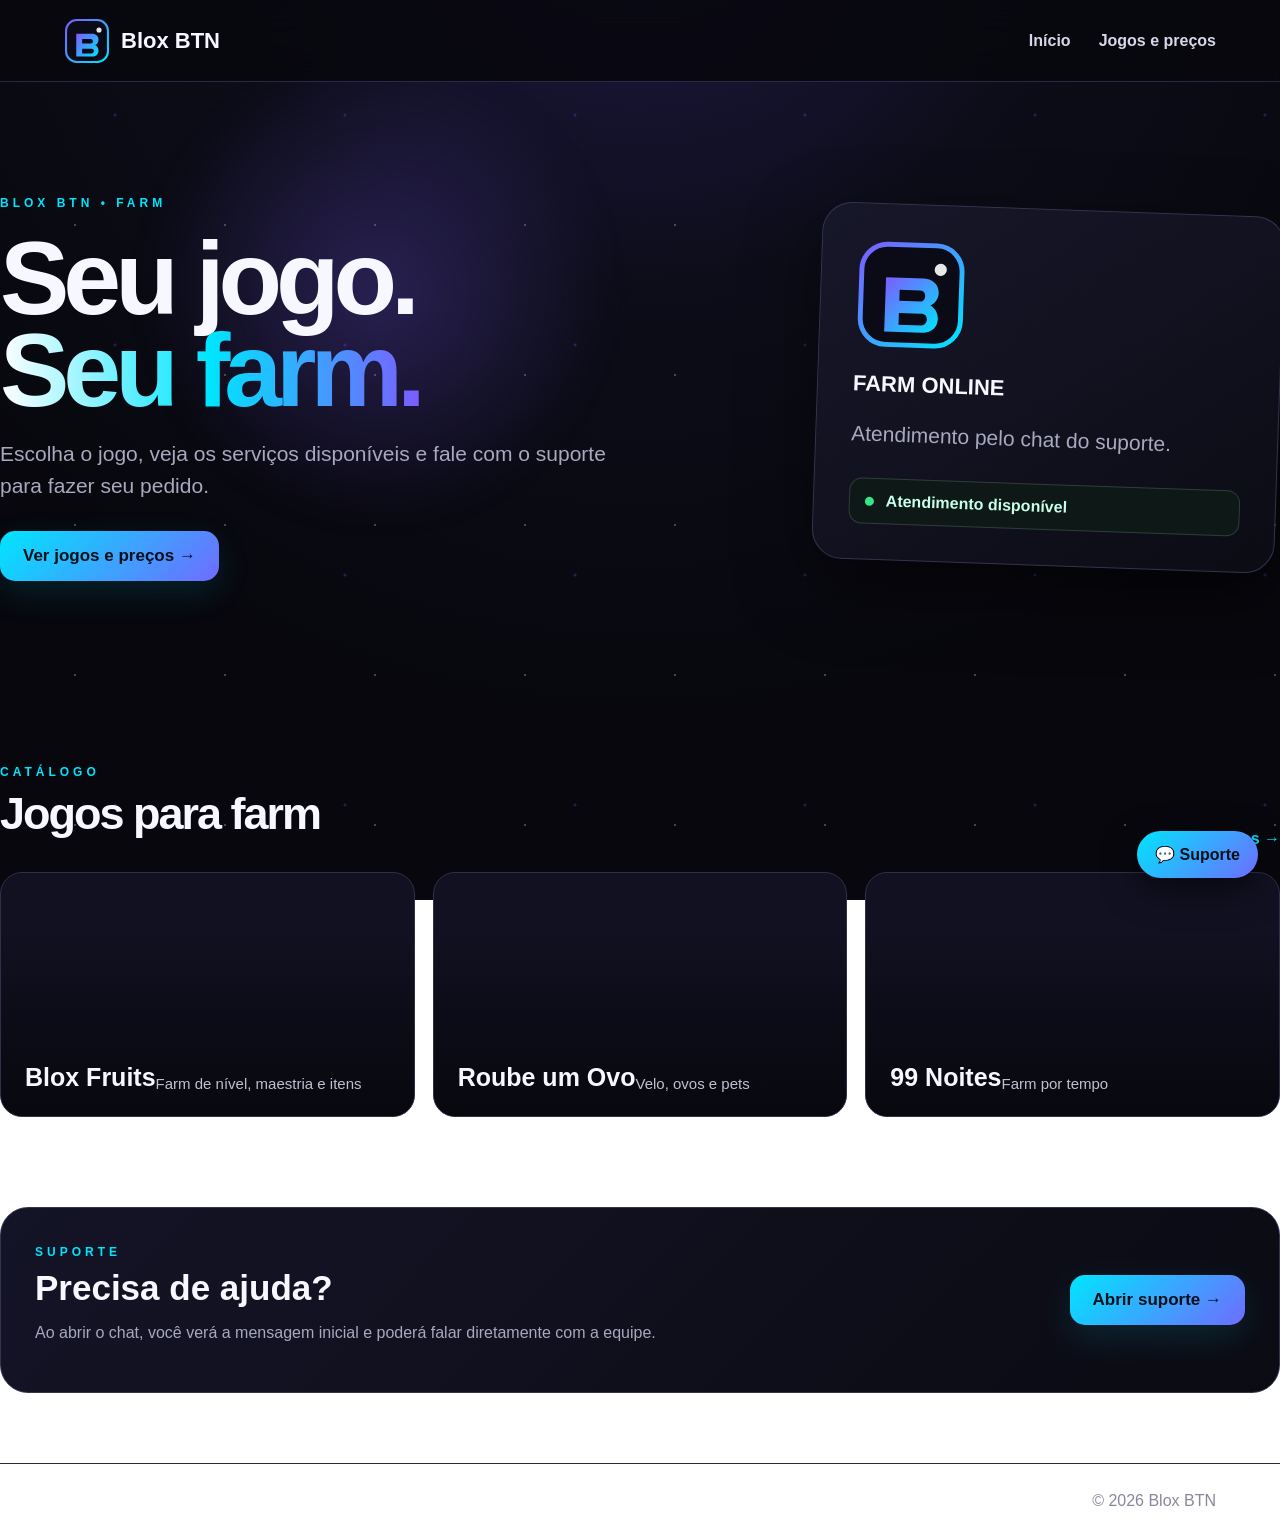
==== commit d1c25ff7: "Add files via upload" ====
--- a/index.html
+++ b/index.html
@@ -1,117 +1,43 @@
 <!DOCTYPE html>
 <html lang="pt-BR">
 <head>
-<meta charset="UTF-8">
-<meta name="viewport" content="width=device-width,initial-scale=1.0">
-<meta name="theme-color" content="#070b16">
-<title>Blox BTN</title>
-<link rel="stylesheet" href="style.css">
+<meta charset="UTF-8"><meta name="viewport" content="width=device-width,initial-scale=1.0">
+<meta name="theme-color" content="#07070d"><title>Blox BTN — Farm</title><link rel="stylesheet" href="style.css">
 </head>
 <body>
 <header class="topbar">
-  <a class="brand" href="index.html"><span class="brand-box">BX</span><strong>Blox BTN</strong></a>
-  <nav>
-    <a href="index.html#como">Como funciona</a>
-    <a href="jogos.html">Jogos e preços</a>
-    <a href="index.html#robux">Robux</a>
-    <a class="support-top" href="javascript:void(0)" onclick="openSupport()">💬 Suporte</a>
-  </nav>
+  <a class="brand" href="index.html"><img src="logo.svg" alt="Blox BTN"><strong>Blox BTN</strong></a>
+  <nav><a href="index.html">Início</a><a href="jogos.html">Jogos e preços</a></nav>
   <button class="menu" onclick="toggleMenu()" aria-label="Abrir menu">☰</button>
 </header>
-
 <main>
 <section class="hero">
-  <div class="hero-content">
-    <span class="eyebrow">BLOX BTN</span>
-    <h1>Farm rápido<br><span>e seguro.</span></h1>
-    <p>Serviços para seus jogos favoritos, com atendimento pelo suporte e sem pedir sua senha.</p>
-    <div class="hero-actions">
-      <a class="main-button" href="jogos.html">Ver jogos e preços <span>→</span></a>
-      <a class="ghost-button" href="javascript:void(0)" onclick="openSupport()">Falar no suporte</a>
-    </div>
-    <div class="trust">
-      <div><b>🔐</b><span>Sem senha</span></div>
-      <div><b>⚡</b><span>Pedido simples</span></div>
-      <div><b>💬</b><span>Suporte online</span></div>
-    </div>
+  <div class="hero-glow"></div><div class="hero-content">
+    <span class="eyebrow">BLOX BTN • FARM</span>
+    <h1>Seu jogo.<br><span>Seu farm.</span></h1>
+    <p>Escolha o jogo, veja os serviços disponíveis e fale com o suporte para fazer seu pedido.</p>
+    <div class="hero-actions"><a class="main-button" href="jogos.html">Ver jogos e preços →</a></div>
   </div>
-  <div class="hero-card">
-    <div class="orb"></div>
-    <div class="hero-logo">BX</div>
-    <h3>Blox BTN</h3>
-    <p>Escolha um jogo, confira os preços e fale com o suporte.</p>
-    <div class="mini-line"></div>
-    <small>Atendimento pelo chat</small>
+  <div class="hero-card"><img src="logo.svg" alt="" class="hero-logo-img"><strong>FARM ONLINE</strong><p>Atendimento pelo chat do suporte.</p><div class="status"><i></i> Atendimento disponível</div></div>
+</section>
+<section class="section catalog-home">
+  <div class="section-head"><div><span class="eyebrow">CATÁLOGO</span><h2>Jogos para farm</h2></div><a href="jogos.html" class="see-all">Ver todos →</a></div>
+  <div class="cards three">
+    <a class="game-preview bf" href="precos.html?jogo=blox-fruits"><b>Blox Fruits</b><small>Farm de nível, maestria e itens</small></a>
+    <a class="game-preview ovo" href="precos.html?jogo=roube-um-ovo"><b>Roube um Ovo</b><small>Velo, ovos e pets</small></a>
+    <a class="game-preview noites" href="precos.html?jogo=99-noites"><b>99 Noites</b><small>Farm por tempo</small></a>
   </div>
 </section>
-
-<section id="como" class="section">
-  <div class="section-head">
-    <div><span class="eyebrow">01</span><h2>Como funciona</h2></div>
-    <p>Do começo ao atendimento em poucos passos.</p>
-  </div>
-  <div class="cards three">
-    <article class="info-card"><span>01</span><h3>Escolha o jogo</h3><p>Entre no catálogo e escolha o jogo que você procura.</p></article>
-    <article class="info-card"><span>02</span><h3>Veja os preços</h3><p>Abra o jogo para conferir os serviços e valores disponíveis.</p></article>
-    <article class="info-card"><span>03</span><h3>Fale com o suporte</h3><p>Use o chat para tirar dúvidas e combinar o pedido.</p></article>
-  </div>
-</section>
-
-<section id="precos" class="section dark-section">
-  <div class="section-head">
-    <div><span class="eyebrow">02</span><h2>Jogos e preços</h2></div>
-    <a href="jogos.html" class="see-all">Ver catálogo →</a>
-  </div>
-  <div class="cards three">
-    <a class="info-card game-preview" href="precos.html?jogo=blox-fruits"><b>Blox Fruits</b><small>Farm e progresso</small></a>
-    <a class="info-card game-preview" href="precos.html?jogo=roube-um-ovo"><b>Roube um Ovo</b><small>Velo, ovos e pets</small></a>
-    <a class="info-card game-preview" href="precos.html?jogo=rivals"><b>RIVALS</b><small>Up de armas</small></a>
-  </div>
-</section>
-
-<section id="robux" class="section robux-section">
-  <div class="robux-box">
-    <div>
-      <span class="eyebrow">03</span>
-      <h2>Robux</h2>
-      <p>Área para informações sobre Robux. Consulte o suporte para saber o que está disponível.</p>
-    </div>
-    <a class="main-button" href="javascript:void(0)" onclick="openSupport()">Consultar <span>→</span></a>
-  </div>
-</section>
-
 <section class="section support-section">
-  <div>
-    <span class="eyebrow">SUPORTE</span>
-    <h2>Precisa de ajuda?</h2>
-    <p>Abra o chat para falar com o atendimento.</p>
-  </div>
-  <button class="main-button" onclick="openSupport()">Abrir suporte</button>
+  <div class="support-panel"><div><span class="eyebrow">SUPORTE</span><h2>Precisa de ajuda?</h2><p>Ao abrir o chat, você verá a mensagem inicial e poderá falar diretamente com a equipe.</p></div><button class="main-button" onclick="openSupport()">Abrir suporte →</button></div>
 </section>
 </main>
-
 <footer><strong>Blox BTN</strong><span>© 2026 Blox BTN</span></footer>
-
-<script>
-function openSupport(){
-  if(window.Tawk_API && typeof Tawk_API.maximize === "function") Tawk_API.maximize();
-}
-function toggleMenu(){
-  document.querySelector("nav").classList.toggle("open");
-}
-</script>
-<!--Start of Tawk.to Script-->
-<script type="text/javascript">
-var Tawk_API=Tawk_API||{}, Tawk_LoadStart=new Date();
-(function(){
-var s1=document.createElement("script"),s0=document.getElementsByTagName("script")[0];
-s1.async=true;
-s1.src='https://embed.tawk.to/6ab059ace9134d343e1acadb/1k30dsj8l';
-s1.charset='UTF-8';
-s1.setAttribute('crossorigin','*');
-s0.parentNode.insertBefore(s1,s0);
-})();
-</script>
-<!--End of Tawk.to Script-->
-</body>
-</html>+<div class="support-float" onclick="openSupport()">💬 <span>Suporte</span></div>
+<script src="script.js"></script>
+<!--Start of Tawk.to Script--><script type="text/javascript">
+var Tawk_API=Tawk_API||{},Tawk_LoadStart=new Date();
+Tawk_API.onLoad=function(){if(Tawk_API.hideWidget)Tawk_API.hideWidget();};
+(function(){var s1=document.createElement('script'),s0=document.getElementsByTagName('script')[0];s1.async=true;s1.src='https://embed.tawk.to/6ab059ace9134d343e1acadb/1k30dsj8l';s1.charset='UTF-8';s1.setAttribute('crossorigin','*');s0.parentNode.insertBefore(s1,s0);})();
+</script><!--End of Tawk.to Script-->
+</body></html>
--- a/style.css
+++ b/style.css
@@ -1 +1 @@
-*{box-sizing:border-box;margin:0;padding:0}html{scroll-behavior:smooth}body{font-family:Inter,system-ui,-apple-system,Segoe UI,sans-serif;color:#f5f7ff;background:#050816;line-height:1.5}a{text-decoration:none;color:inherit}button{font:inherit}.topbar{height:72px;background:rgba(5,8,22,.82);backdrop-filter:blur(16px);border-bottom:1px solid rgba(255,255,255,.08);display:flex;align-items:center;justify-content:space-between;padding:0 7%;position:sticky;top:0;z-index:50}.brand{font-weight:900;font-size:19px;display:flex;align-items:center;gap:9px}.brand-box{width:35px;height:35px;display:grid;place-items:center;border-radius:10px;background:linear-gradient(135deg,#8b5cf6,#22d3ee);font-size:12px}.topbar nav{display:flex;align-items:center;gap:25px;color:#b8c0d4;font-size:14px;font-weight:700}.support-top{padding:9px 14px;border:1px solid rgba(139,92,246,.5);border-radius:12px;color:#fff;background:rgba(139,92,246,.15)}.menu{display:none;background:none;color:#fff;border:0;font-size:26px}.hero{min-height:650px;padding:95px 8%;display:grid;grid-template-columns:1.15fr .85fr;gap:70px;align-items:center;overflow:hidden;background:radial-gradient(circle at 82% 22%,rgba(139,92,246,.28),transparent 25%),radial-gradient(circle at 15% 80%,rgba(34,211,238,.12),transparent 28%),linear-gradient(145deg,#050816,#0a0d24 55%,#111331)}.hero-content{max-width:680px}.eyebrow{display:inline-block;color:#8be9ff;font-size:11px;font-weight:900;letter-spacing:3px;margin-bottom:12px}.hero h1{font-size:clamp(48px,7vw,82px);line-height:.98;letter-spacing:-4px}.hero h1 span{background:linear-gradient(90deg,#a78bfa,#22d3ee);-webkit-background-clip:text;background-clip:text;color:transparent}.hero p{margin-top:22px;color:#aeb7cc;max-width:570px;font-size:17px}.hero-actions{display:flex;gap:13px;margin-top:30px;flex-wrap:wrap}.main-button,.ghost-button{display:inline-flex;align-items:center;justify-content:center;gap:12px;border-radius:13px;padding:13px 19px;font-weight:850;border:1px solid transparent;cursor:pointer}.main-button{background:linear-gradient(135deg,#8b5cf6,#22d3ee);color:#fff;box-shadow:0 10px 30px rgba(34,211,238,.13)}.ghost-button{border-color:rgba(255,255,255,.12);background:rgba(255,255,255,.05)}.trust{display:flex;gap:26px;margin-top:38px;flex-wrap:wrap}.trust div{display:flex;gap:8px;align-items:center;color:#aeb7cc;font-size:13px}.hero-card{min-height:350px;border:1px solid rgba(255,255,255,.1);border-radius:28px;background:linear-gradient(145deg,rgba(255,255,255,.08),rgba(255,255,255,.025));padding:42px;display:flex;flex-direction:column;justify-content:center;position:relative;overflow:hidden;box-shadow:0 30px 80px rgba(0,0,0,.25)}.orb{position:absolute;width:220px;height:220px;border-radius:50%;background:radial-gradient(circle,#a78bfa,rgba(139,92,246,.08) 65%,transparent 70%);right:-45px;top:-55px;filter:blur(3px)}.hero-logo{width:75px;height:75px;border-radius:20px;display:grid;place-items:center;font-weight:1000;font-size:24px;background:linear-gradient(135deg,#8b5cf6,#22d3ee);margin-bottom:24px}.hero-card h3{font-size:28px}.hero-card p{color:#aeb7cc;margin:10px 0 20px}.mini-line{height:5px;width:75%;border-radius:99px;background:linear-gradient(90deg,#8b5cf6,#22d3ee);margin-bottom:12px}.hero-card small{color:#8791aa}.section{padding:85px 8%;background:#070a18}.dark-section{background:#0b0e20;border-top:1px solid rgba(255,255,255,.05);border-bottom:1px solid rgba(255,255,255,.05)}.section-head{display:flex;justify-content:space-between;align-items:end;gap:25px;margin-bottom:30px}.section-head h2,.robux-box h2,.support-section h2{font-size:36px;letter-spacing:-1.5px}.section-head p,.support-section p,.robux-box p{color:#8f99b1}.see-all{color:#8be9ff;font-weight:800}.cards.three{display:grid;grid-template-columns:repeat(3,1fr);gap:18px}.info-card{padding:28px;border:1px solid rgba(255,255,255,.08);border-radius:20px;background:linear-gradient(145deg,rgba(255,255,255,.055),rgba(255,255,255,.018));min-height:170px}.info-card>span{color:#a78bfa;font-weight:900}.info-card h3{font-size:20px;margin:15px 0 8px}.info-card p,.info-card small{color:#919bb2}.game-preview{min-height:190px;display:flex;flex-direction:column;justify-content:end;overflow:hidden;position:relative}.game-preview:before{content:"";position:absolute;inset:0;background:linear-gradient(145deg,rgba(139,92,246,.35),rgba(34,211,238,.08));opacity:.8}.game-preview>*{position:relative}.game-preview b{font-size:23px}.robux-section{background:radial-gradient(circle at 80% 50%,rgba(34,211,238,.13),transparent 35%),#070a18}.robux-box,.support-section{border:1px solid rgba(255,255,255,.08);border-radius:24px;padding:38px;display:flex;justify-content:space-between;align-items:center;gap:30px;background:rgba(255,255,255,.035)}.robux-box p{margin-top:9px;max-width:650px}.support-section{border-radius:0;border-left:0;border-right:0;background:#0b0e20}.catalog,.prices-page{min-height:calc(100vh - 140px);padding:70px 8%;background:radial-gradient(circle at 85% 0,rgba(139,92,246,.16),transparent 30%),#070a18}.catalog h1,.prices-page h1{font-size:45px;letter-spacing:-2px}.game-grid{display:grid;grid-template-columns:repeat(3,1fr);gap:18px}.game-card{min-height:230px;border:1px solid rgba(255,255,255,.08);border-radius:20px;overflow:hidden;background:#0d1122;position:relative;padding:0 22px 22px;display:flex;flex-direction:column;justify-content:end}.game-bg{position:absolute;inset:0;opacity:.72}.game-bg:after{content:"";position:absolute;inset:0;background:linear-gradient(transparent 25%,#0d1122 88%)}.game-card strong,.game-card small{position:relative;z-index:2}.game-card strong{font-size:22px}.game-card small{color:#9ba5bd;margin-top:3px}.bf{background:linear-gradient(135deg,#17134a,#6d28d9)}.ovo{background:linear-gradient(135deg,#164e63,#22d3ee)}.mm2{background:linear-gradient(135deg,#1f2937,#ef4444)}.rivals{background:linear-gradient(135deg,#312e81,#8b5cf6)}.noites{background:linear-gradient(135deg,#052e16,#16a34a)}.speed{background:linear-gradient(135deg,#3b0764,#ec4899)}.back{display:inline-block;color:#8be9ff;margin-bottom:22px}.sub{color:#8f99b1;margin:10px 0 30px}.price-list{display:grid;gap:12px}.price-row{display:flex;align-items:center;gap:15px;padding:18px 20px;border:1px solid rgba(255,255,255,.08);border-radius:15px;background:rgba(255,255,255,.035)}.price-row span{flex:1}.price-row b{color:#8be9ff}.price-row button{border:0;border-radius:10px;padding:9px 13px;background:rgba(139,92,246,.18);color:#fff;cursor:pointer}footer{padding:28px 8%;border-top:1px solid rgba(255,255,255,.07);display:flex;justify-content:space-between;color:#818ba2;font-size:13px;background:#050816}@media(max-width:800px){.topbar{padding:0 5%}.topbar nav{display:none}.topbar nav.open{display:flex;position:absolute;top:72px;left:0;right:0;padding:20px 5%;background:#070a18;flex-direction:column;border-bottom:1px solid rgba(255,255,255,.08)}.menu{display:block}.hero{grid-template-columns:1fr;padding:70px 6%;gap:40px}.cards.three,.game-grid{grid-template-columns:1fr}.section,.catalog,.prices-page{padding:65px 6%}.section-head{display:block}.section-head>p,.see-all{display:inline-block;margin-top:8px}.robux-box,.support-section{display:block}.robux-box .main-button,.support-section .main-button{margin-top:20px}.price-row{flex-wrap:wrap}.price-row span{min-width:55%}}@media(max-width:520px){.hero h1{font-size:50px}.hero-card{padding:30px}.hero-actions>*{width:100%}.price-row{display:grid;grid-template-columns:1fr}.price-row span{min-width:0}}+*{box-sizing:border-box}html{scroll-behavior:smooth}:root{--bg:#07070d;--panel:#10101b;--panel2:#151525;--line:#292943;--text:#f7f7ff;--muted:#a8a8bf;--cyan:#00e5ff;--purple:#7c5cff;--gold:#ffd447}body{margin:0;background:radial-gradient(circle at 50% -15%,#211a49 0,#0d0d19 35%,#07070d 72%);background-attachment:fixed;color:var(--text);font-family:Inter,Arial,sans-serif;min-height:100vh}body:before{content:"";position:fixed;inset:0;pointer-events:none;opacity:.25;background-image:radial-gradient(#fff 1px,transparent 1px),radial-gradient(#7c5cff 1px,transparent 2px);background-size:150px 150px,230px 230px;z-index:-1}a{text-decoration:none;color:inherit}.topbar{height:82px;background:rgba(7,7,13,.86);backdrop-filter:blur(18px);border-bottom:1px solid var(--line);display:flex;align-items:center;justify-content:space-between;padding:0 5%;position:sticky;top:0;z-index:20}.brand{display:flex;align-items:center;gap:11px;font-size:22px}.brand img{width:46px;height:46px}.topbar nav{display:flex;gap:28px;align-items:center}.topbar nav a{color:#d7d7e9;font-weight:800}.topbar nav a:hover{color:var(--cyan)}.menu{display:none;background:none;border:0;color:white;font-size:28px}.home,.catalog-page,.prices-page{width:min(1120px,92%);margin:auto}.hero{min-height:610px;display:grid;grid-template-columns:1.25fr .75fr;gap:45px;align-items:center;padding:85px 0}.hero-content{position:relative}.hero-glow{position:absolute;width:500px;height:500px;border-radius:50%;background:radial-gradient(circle,#7c5cff44,transparent 65%);filter:blur(20px);top:40px;left:10%;pointer-events:none}.eyebrow,.mini-label{color:var(--cyan);font-weight:900;letter-spacing:4px;font-size:12px}.hero h1{font-size:clamp(58px,9vw,104px);line-height:.88;letter-spacing:-6px;margin:22px 0}.hero h1 span{background:linear-gradient(90deg,#fff,#00e5ff,#7c5cff);-webkit-background-clip:text;background-clip:text;color:transparent}.hero p{font-size:21px;color:var(--muted);max-width:650px;line-height:1.5}.hero-actions{margin-top:30px}.main-button{border:0;display:inline-flex;align-items:center;justify-content:center;border-radius:15px;padding:15px 23px;font-size:17px;font-weight:900;background:linear-gradient(135deg,var(--cyan),#6f6cff);color:#071018;box-shadow:0 12px 35px #00e5ff1f;cursor:pointer}.hero-card{background:linear-gradient(145deg,#17172a,#0c0c15);border:1px solid #343450;border-radius:30px;padding:35px;box-shadow:0 25px 70px #0008;transform:rotate(2deg)}.hero-logo-img{width:110px;height:110px;margin-bottom:18px}.hero-card strong{display:block;font-size:22px}.hero-card p{color:var(--muted);line-height:1.5}.status{margin-top:28px;padding:13px 15px;border:1px solid #2e3e3b;border-radius:13px;background:#0d1817;color:#c8ffe9;font-weight:800}.status i{display:inline-block;width:9px;height:9px;background:#35e58a;border-radius:50%;margin-right:8px}.section{padding:70px 0}.section-head{display:flex;align-items:end;justify-content:space-between;gap:20px;margin-bottom:24px}.section-head h2{font-size:45px;letter-spacing:-2px;margin:8px 0}.see-all{color:var(--cyan);font-weight:900}.cards{display:grid;gap:18px}.cards.three{grid-template-columns:repeat(3,1fr)}.game-preview,.game-card{position:relative;overflow:hidden;border:1px solid #30304b;background:#111122 center/cover no-repeat var(--bg);border-radius:22px;min-height:245px;padding:24px;display:flex;align-items:flex-end;transition:.2s}.game-preview:before,.game-card:before{content:"";position:absolute;inset:0;background:linear-gradient(180deg,transparent 20%,#07070deb 100%)}.game-preview>* ,.game-card>*{position:relative}.game-preview:hover,.game-card:hover{transform:translateY(-5px);border-color:#59597c}.game-preview b,.game-card strong{font-size:25px;display:block}.game-preview small,.game-card small{display:block;color:#c0c0d1;margin-top:6px;font-size:15px}.game-preview.bf{--bg:url('https://tr.rbxcdn.com/180DAY-5304fe8fb874c7244eb4fe24ff324b17/500/280/Image/Jpeg/noFilter')}.game-preview.ovo{--bg:url('https://tr.rbxcdn.com/180DAY-d242991b00219200fb6b4ad45fec79f3/500/280/Image/Jpeg/noFilter')}.game-preview.noites{--bg:url('https://tr.rbxcdn.com/180DAY-b326856ea20ac1e3c3c8810c6e932b70/500/280/Image/Jpeg/noFilter')}.support-section{padding-top:20px}.support-panel{border:1px solid #343450;border-radius:28px;padding:34px;display:flex;align-items:center;justify-content:space-between;gap:25px;background:linear-gradient(135deg,#141427,#0b0b13)}.support-panel h2{font-size:35px;margin:8px 0}.support-panel p{color:var(--muted);max-width:650px}.catalog-head{text-align:center;padding:85px 0 50px}.catalog-head h1{font-size:clamp(55px,9vw,90px);letter-spacing:-5px;margin:18px 0}.catalog-head p{color:var(--muted);font-size:20px}.game-grid{display:grid;grid-template-columns:repeat(2,1fr);gap:20px;padding-bottom:80px}.game-card{min-height:320px}.game-card>span{margin-left:auto;font-size:38px;color:var(--cyan)}.prices-page{padding:45px 0 80px}.back{color:var(--cyan);font-weight:900;display:inline-block;margin-bottom:20px}.selected-game{height:350px;border-radius:28px;overflow:hidden;background:var(--bg) center/cover no-repeat;border:1px solid #343450;position:relative}.selected-game:after{content:"";position:absolute;inset:0;background:linear-gradient(90deg,#07070df2,#07070d99,transparent)}.selected-overlay{position:absolute;z-index:2;left:35px;bottom:30px}.selected-overlay h1{font-size:clamp(43px,7vw,72px);letter-spacing:-4px;margin:8px 0}.selected-overlay p{font-size:20px;color:#d0d0df}.price-list{margin-top:22px;border:1px solid #30304b;border-radius:22px;overflow:hidden;background:#0f0f1a}.price-row{display:flex;align-items:center;gap:18px;padding:24px 28px;border-bottom:1px solid #25253b}.price-row:last-child{border-bottom:0}.price-row>div{flex:1}.price-row h2{margin:7px 0 0;font-size:23px}.price-value{font-size:19px}.price-value.consult{color:var(--cyan)}.price-action{border:0;background:var(--gold);color:#17120a;padding:12px 16px;border-radius:12px;font-weight:900;cursor:pointer}.price-note{color:var(--muted);line-height:1.5}.support-note{margin-top:25px;padding:25px;border:1px solid #343450;border-radius:20px;background:#111120;display:flex;align-items:center;gap:18px}.support-note strong{font-size:18px}.support-note span{flex:1;color:var(--muted)}.support-float{position:fixed;right:22px;bottom:22px;z-index:30;background:linear-gradient(135deg,var(--cyan),#6f6cff);color:#071018;border-radius:50px;padding:14px 18px;font-weight:900;box-shadow:0 12px 35px #0008;cursor:pointer}footer{border-top:1px solid var(--line);padding:28px 5%;display:flex;justify-content:space-between;color:#88889d}footer strong{color:#fff}@media(max-width:760px){.topbar{height:72px}.topbar nav{display:none;position:absolute;top:72px;left:0;right:0;background:#0b0b14;border-bottom:1px solid var(--line);padding:20px 5%;flex-direction:column;align-items:flex-start}.topbar nav.open{display:flex}.menu{display:block}.hero{grid-template-columns:1fr;padding:65px 0}.hero-card{transform:none}.hero h1{font-size:64px}.hero p{font-size:18px}.cards.three,.game-grid{grid-template-columns:1fr}.section-head{align-items:flex-start;flex-direction:column}.section-head h2{font-size:36px}.support-panel{flex-direction:column;align-items:flex-start}.support-note{flex-direction:column;align-items:flex-start}.price-row{padding:20px 16px;flex-wrap:wrap}.price-row>div{min-width:55%}.selected-game{height:290px}.selected-overlay{left:22px;bottom:20px}.selected-overlay h1{font-size:43px}footer{flex-direction:column;gap:8px}}
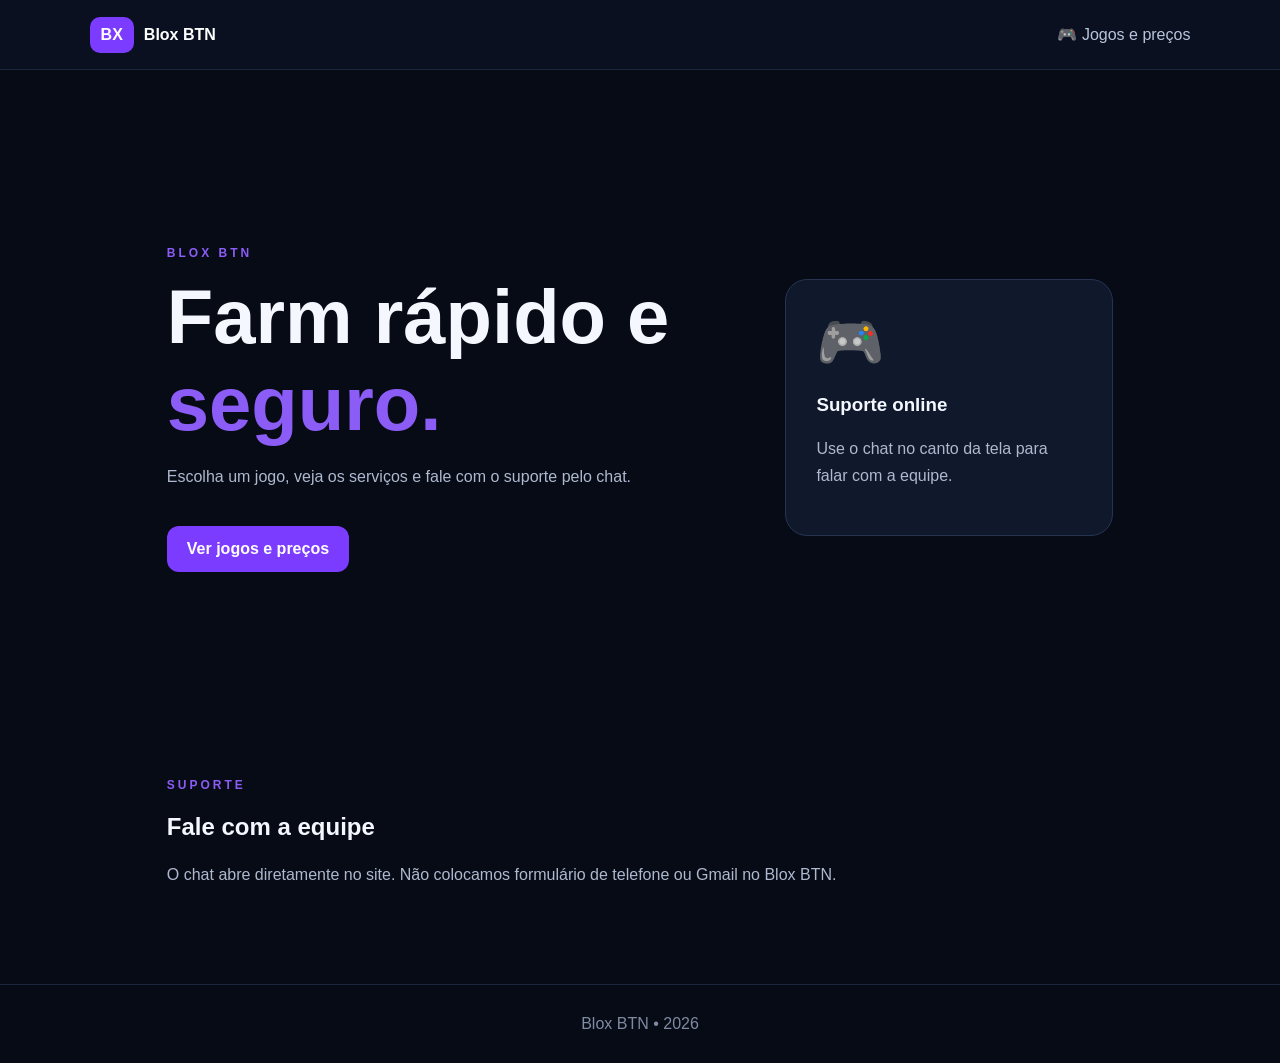
==== commit 1510b37f: "Add files via upload" ====
--- a/index.html
+++ b/index.html
@@ -1,43 +1,47 @@
 <!DOCTYPE html>
 <html lang="pt-BR">
 <head>
-<meta charset="UTF-8"><meta name="viewport" content="width=device-width,initial-scale=1.0">
-<meta name="theme-color" content="#07070d"><title>Blox BTN — Farm</title><link rel="stylesheet" href="style.css">
+<meta charset="UTF-8">
+<meta name="viewport" content="width=device-width,initial-scale=1.0">
+<meta name="theme-color" content="#070b16">
+<title>Blox BTN</title>
+<link rel="stylesheet" href="style.css">
 </head>
 <body>
 <header class="topbar">
-  <a class="brand" href="index.html"><img src="logo.svg" alt="Blox BTN"><strong>Blox BTN</strong></a>
-  <nav><a href="index.html">Início</a><a href="jogos.html">Jogos e preços</a></nav>
-  <button class="menu" onclick="toggleMenu()" aria-label="Abrir menu">☰</button>
+  <a class="brand" href="index.html"><span class="brand-box">BX</span><strong>Blox BTN</strong></a>
+  <a class="support-top" href="jogos.html">🎮 Jogos e preços</a>
 </header>
 <main>
 <section class="hero">
-  <div class="hero-glow"></div><div class="hero-content">
-    <span class="eyebrow">BLOX BTN • FARM</span>
-    <h1>Seu jogo.<br><span>Seu farm.</span></h1>
-    <p>Escolha o jogo, veja os serviços disponíveis e fale com o suporte para fazer seu pedido.</p>
-    <div class="hero-actions"><a class="main-button" href="jogos.html">Ver jogos e preços →</a></div>
+  <div>
+    <span class="eyebrow">BLOX BTN</span>
+    <h1>Farm rápido e <span>seguro.</span></h1>
+    <p>Escolha um jogo, veja os serviços e fale com o suporte pelo chat.</p>
+    <a class="btn" href="jogos.html">Ver jogos e preços</a>
   </div>
-  <div class="hero-card"><img src="logo.svg" alt="" class="hero-logo-img"><strong>FARM ONLINE</strong><p>Atendimento pelo chat do suporte.</p><div class="status"><i></i> Atendimento disponível</div></div>
+  <div class="hero-card"><div class="game-icon">🎮</div><h3>Suporte online</h3><p>Use o chat no canto da tela para falar com a equipe.</p></div>
 </section>
-<section class="section catalog-home">
-  <div class="section-head"><div><span class="eyebrow">CATÁLOGO</span><h2>Jogos para farm</h2></div><a href="jogos.html" class="see-all">Ver todos →</a></div>
-  <div class="cards three">
-    <a class="game-preview bf" href="precos.html?jogo=blox-fruits"><b>Blox Fruits</b><small>Farm de nível, maestria e itens</small></a>
-    <a class="game-preview ovo" href="precos.html?jogo=roube-um-ovo"><b>Roube um Ovo</b><small>Velo, ovos e pets</small></a>
-    <a class="game-preview noites" href="precos.html?jogo=99-noites"><b>99 Noites</b><small>Farm por tempo</small></a>
-  </div>
-</section>
-<section class="section support-section">
-  <div class="support-panel"><div><span class="eyebrow">SUPORTE</span><h2>Precisa de ajuda?</h2><p>Ao abrir o chat, você verá a mensagem inicial e poderá falar diretamente com a equipe.</p></div><button class="main-button" onclick="openSupport()">Abrir suporte →</button></div>
+<section class="section">
+  <span class="eyebrow">SUPORTE</span>
+  <h2>Fale com a equipe</h2>
+  <p>O chat abre diretamente no site. Não colocamos formulário de telefone ou Gmail no Blox BTN.</p>
 </section>
 </main>
-<footer><strong>Blox BTN</strong><span>© 2026 Blox BTN</span></footer>
-<div class="support-float" onclick="openSupport()">💬 <span>Suporte</span></div>
-<script src="script.js"></script>
-<!--Start of Tawk.to Script--><script type="text/javascript">
-var Tawk_API=Tawk_API||{},Tawk_LoadStart=new Date();
-Tawk_API.onLoad=function(){if(Tawk_API.hideWidget)Tawk_API.hideWidget();};
-(function(){var s1=document.createElement('script'),s0=document.getElementsByTagName('script')[0];s1.async=true;s1.src='https://embed.tawk.to/6ab059ace9134d343e1acadb/1k30dsj8l';s1.charset='UTF-8';s1.setAttribute('crossorigin','*');s0.parentNode.insertBefore(s1,s0);})();
-</script><!--End of Tawk.to Script-->
-</body></html>
+<footer>Blox BTN • 2026</footer>
+
+<!-- Tawk.to: suporte em português -->
+<script type="text/javascript">
+var Tawk_API=Tawk_API||{}, Tawk_LoadStart=new Date();
+(function(){
+var s1=document.createElement("script"),s0=document.getElementsByTagName("script")[0];
+s1.async=true;
+s1.src='https://embed.tawk.to/6ab059ace9134d343e1acadb/1k30dsj8l';
+s1.charset='UTF-8';
+s1.setAttribute('crossorigin','*');
+s0.parentNode.insertBefore(s1,s0);
+})();
+</script>
+
+</body>
+</html>
--- a/style.css
+++ b/style.css
@@ -1 +1 @@
-*{box-sizing:border-box}html{scroll-behavior:smooth}:root{--bg:#07070d;--panel:#10101b;--panel2:#151525;--line:#292943;--text:#f7f7ff;--muted:#a8a8bf;--cyan:#00e5ff;--purple:#7c5cff;--gold:#ffd447}body{margin:0;background:radial-gradient(circle at 50% -15%,#211a49 0,#0d0d19 35%,#07070d 72%);background-attachment:fixed;color:var(--text);font-family:Inter,Arial,sans-serif;min-height:100vh}body:before{content:"";position:fixed;inset:0;pointer-events:none;opacity:.25;background-image:radial-gradient(#fff 1px,transparent 1px),radial-gradient(#7c5cff 1px,transparent 2px);background-size:150px 150px,230px 230px;z-index:-1}a{text-decoration:none;color:inherit}.topbar{height:82px;background:rgba(7,7,13,.86);backdrop-filter:blur(18px);border-bottom:1px solid var(--line);display:flex;align-items:center;justify-content:space-between;padding:0 5%;position:sticky;top:0;z-index:20}.brand{display:flex;align-items:center;gap:11px;font-size:22px}.brand img{width:46px;height:46px}.topbar nav{display:flex;gap:28px;align-items:center}.topbar nav a{color:#d7d7e9;font-weight:800}.topbar nav a:hover{color:var(--cyan)}.menu{display:none;background:none;border:0;color:white;font-size:28px}.home,.catalog-page,.prices-page{width:min(1120px,92%);margin:auto}.hero{min-height:610px;display:grid;grid-template-columns:1.25fr .75fr;gap:45px;align-items:center;padding:85px 0}.hero-content{position:relative}.hero-glow{position:absolute;width:500px;height:500px;border-radius:50%;background:radial-gradient(circle,#7c5cff44,transparent 65%);filter:blur(20px);top:40px;left:10%;pointer-events:none}.eyebrow,.mini-label{color:var(--cyan);font-weight:900;letter-spacing:4px;font-size:12px}.hero h1{font-size:clamp(58px,9vw,104px);line-height:.88;letter-spacing:-6px;margin:22px 0}.hero h1 span{background:linear-gradient(90deg,#fff,#00e5ff,#7c5cff);-webkit-background-clip:text;background-clip:text;color:transparent}.hero p{font-size:21px;color:var(--muted);max-width:650px;line-height:1.5}.hero-actions{margin-top:30px}.main-button{border:0;display:inline-flex;align-items:center;justify-content:center;border-radius:15px;padding:15px 23px;font-size:17px;font-weight:900;background:linear-gradient(135deg,var(--cyan),#6f6cff);color:#071018;box-shadow:0 12px 35px #00e5ff1f;cursor:pointer}.hero-card{background:linear-gradient(145deg,#17172a,#0c0c15);border:1px solid #343450;border-radius:30px;padding:35px;box-shadow:0 25px 70px #0008;transform:rotate(2deg)}.hero-logo-img{width:110px;height:110px;margin-bottom:18px}.hero-card strong{display:block;font-size:22px}.hero-card p{color:var(--muted);line-height:1.5}.status{margin-top:28px;padding:13px 15px;border:1px solid #2e3e3b;border-radius:13px;background:#0d1817;color:#c8ffe9;font-weight:800}.status i{display:inline-block;width:9px;height:9px;background:#35e58a;border-radius:50%;margin-right:8px}.section{padding:70px 0}.section-head{display:flex;align-items:end;justify-content:space-between;gap:20px;margin-bottom:24px}.section-head h2{font-size:45px;letter-spacing:-2px;margin:8px 0}.see-all{color:var(--cyan);font-weight:900}.cards{display:grid;gap:18px}.cards.three{grid-template-columns:repeat(3,1fr)}.game-preview,.game-card{position:relative;overflow:hidden;border:1px solid #30304b;background:#111122 center/cover no-repeat var(--bg);border-radius:22px;min-height:245px;padding:24px;display:flex;align-items:flex-end;transition:.2s}.game-preview:before,.game-card:before{content:"";position:absolute;inset:0;background:linear-gradient(180deg,transparent 20%,#07070deb 100%)}.game-preview>* ,.game-card>*{position:relative}.game-preview:hover,.game-card:hover{transform:translateY(-5px);border-color:#59597c}.game-preview b,.game-card strong{font-size:25px;display:block}.game-preview small,.game-card small{display:block;color:#c0c0d1;margin-top:6px;font-size:15px}.game-preview.bf{--bg:url('https://tr.rbxcdn.com/180DAY-5304fe8fb874c7244eb4fe24ff324b17/500/280/Image/Jpeg/noFilter')}.game-preview.ovo{--bg:url('https://tr.rbxcdn.com/180DAY-d242991b00219200fb6b4ad45fec79f3/500/280/Image/Jpeg/noFilter')}.game-preview.noites{--bg:url('https://tr.rbxcdn.com/180DAY-b326856ea20ac1e3c3c8810c6e932b70/500/280/Image/Jpeg/noFilter')}.support-section{padding-top:20px}.support-panel{border:1px solid #343450;border-radius:28px;padding:34px;display:flex;align-items:center;justify-content:space-between;gap:25px;background:linear-gradient(135deg,#141427,#0b0b13)}.support-panel h2{font-size:35px;margin:8px 0}.support-panel p{color:var(--muted);max-width:650px}.catalog-head{text-align:center;padding:85px 0 50px}.catalog-head h1{font-size:clamp(55px,9vw,90px);letter-spacing:-5px;margin:18px 0}.catalog-head p{color:var(--muted);font-size:20px}.game-grid{display:grid;grid-template-columns:repeat(2,1fr);gap:20px;padding-bottom:80px}.game-card{min-height:320px}.game-card>span{margin-left:auto;font-size:38px;color:var(--cyan)}.prices-page{padding:45px 0 80px}.back{color:var(--cyan);font-weight:900;display:inline-block;margin-bottom:20px}.selected-game{height:350px;border-radius:28px;overflow:hidden;background:var(--bg) center/cover no-repeat;border:1px solid #343450;position:relative}.selected-game:after{content:"";position:absolute;inset:0;background:linear-gradient(90deg,#07070df2,#07070d99,transparent)}.selected-overlay{position:absolute;z-index:2;left:35px;bottom:30px}.selected-overlay h1{font-size:clamp(43px,7vw,72px);letter-spacing:-4px;margin:8px 0}.selected-overlay p{font-size:20px;color:#d0d0df}.price-list{margin-top:22px;border:1px solid #30304b;border-radius:22px;overflow:hidden;background:#0f0f1a}.price-row{display:flex;align-items:center;gap:18px;padding:24px 28px;border-bottom:1px solid #25253b}.price-row:last-child{border-bottom:0}.price-row>div{flex:1}.price-row h2{margin:7px 0 0;font-size:23px}.price-value{font-size:19px}.price-value.consult{color:var(--cyan)}.price-action{border:0;background:var(--gold);color:#17120a;padding:12px 16px;border-radius:12px;font-weight:900;cursor:pointer}.price-note{color:var(--muted);line-height:1.5}.support-note{margin-top:25px;padding:25px;border:1px solid #343450;border-radius:20px;background:#111120;display:flex;align-items:center;gap:18px}.support-note strong{font-size:18px}.support-note span{flex:1;color:var(--muted)}.support-float{position:fixed;right:22px;bottom:22px;z-index:30;background:linear-gradient(135deg,var(--cyan),#6f6cff);color:#071018;border-radius:50px;padding:14px 18px;font-weight:900;box-shadow:0 12px 35px #0008;cursor:pointer}footer{border-top:1px solid var(--line);padding:28px 5%;display:flex;justify-content:space-between;color:#88889d}footer strong{color:#fff}@media(max-width:760px){.topbar{height:72px}.topbar nav{display:none;position:absolute;top:72px;left:0;right:0;background:#0b0b14;border-bottom:1px solid var(--line);padding:20px 5%;flex-direction:column;align-items:flex-start}.topbar nav.open{display:flex}.menu{display:block}.hero{grid-template-columns:1fr;padding:65px 0}.hero-card{transform:none}.hero h1{font-size:64px}.hero p{font-size:18px}.cards.three,.game-grid{grid-template-columns:1fr}.section-head{align-items:flex-start;flex-direction:column}.section-head h2{font-size:36px}.support-panel{flex-direction:column;align-items:flex-start}.support-note{flex-direction:column;align-items:flex-start}.price-row{padding:20px 16px;flex-wrap:wrap}.price-row>div{min-width:55%}.selected-game{height:290px}.selected-overlay{left:22px;bottom:20px}.selected-overlay h1{font-size:43px}footer{flex-direction:column;gap:8px}}
+*{box-sizing:border-box}body{margin:0;background:#070b16;color:#f5f7ff;font-family:Arial,sans-serif}.topbar{height:70px;padding:0 7%;display:flex;align-items:center;justify-content:space-between;border-bottom:1px solid #1b2740;background:#0a1020}.brand{color:#fff;text-decoration:none;display:flex;gap:10px;align-items:center}.brand-box{background:#7c3cff;padding:9px 11px;border-radius:10px;font-weight:900}.support-top{color:#b9c5dc;text-decoration:none}.hero,.catalog-page,.prices-page{max-width:1100px;margin:auto;padding:70px 6%}.hero{display:grid;grid-template-columns:1.4fr .8fr;gap:45px;align-items:center;min-height:75vh}h1{font-size:clamp(42px,7vw,76px);margin:12px 0}h1 span{color:#8b5cf6}.hero p,.section p,.catalog-head p,.chat-note{color:#aeb9cf;line-height:1.7}.eyebrow{color:#8b5cf6;font-size:12px;font-weight:800;letter-spacing:3px}.btn{display:inline-block;margin-top:20px;padding:14px 20px;border-radius:12px;background:#7c3cff;color:white;text-decoration:none;font-weight:800}.hero-card{background:#10182b;border:1px solid #263452;border-radius:22px;padding:30px}.game-icon{font-size:55px}.section{max-width:1100px;margin:auto;padding:30px 6% 80px}.game-grid{display:grid;grid-template-columns:repeat(2,1fr);gap:18px}.game-card{min-height:180px;border:1px solid #293653;border-radius:18px;padding:24px;display:flex;justify-content:space-between;align-items:end;text-decoration:none;color:#fff;background:linear-gradient(0deg,rgba(4,7,15,.9),rgba(4,7,15,.25)),var(--bg) center/cover}.game-card strong,.game-card small{display:block}.game-card small{color:#c2ccdf;margin-top:7px}.price-hero{min-height:260px;border-radius:20px;background-size:cover;background-position:center;display:flex;align-items:end;padding:30px;margin-bottom:20px}.price-hero>div{background:rgba(5,8,16,.8);padding:18px;border-radius:14px}.price-hero h1{font-size:44px;margin:6px 0}.price-list{display:grid;gap:10px}.price-row{background:#10182b;border:1px solid #263452;border-radius:14px;padding:18px;display:flex;justify-content:space-between}.price-row span{color:#a78bfa;font-weight:800}.chat-note{margin-top:25px}footer{text-align:center;padding:30px;border-top:1px solid #1b2740;color:#7f8ba2}@media(max-width:700px){.hero{grid-template-columns:1fr;padding-top:45px}.game-grid{grid-template-columns:1fr}h1{font-size:48px}}
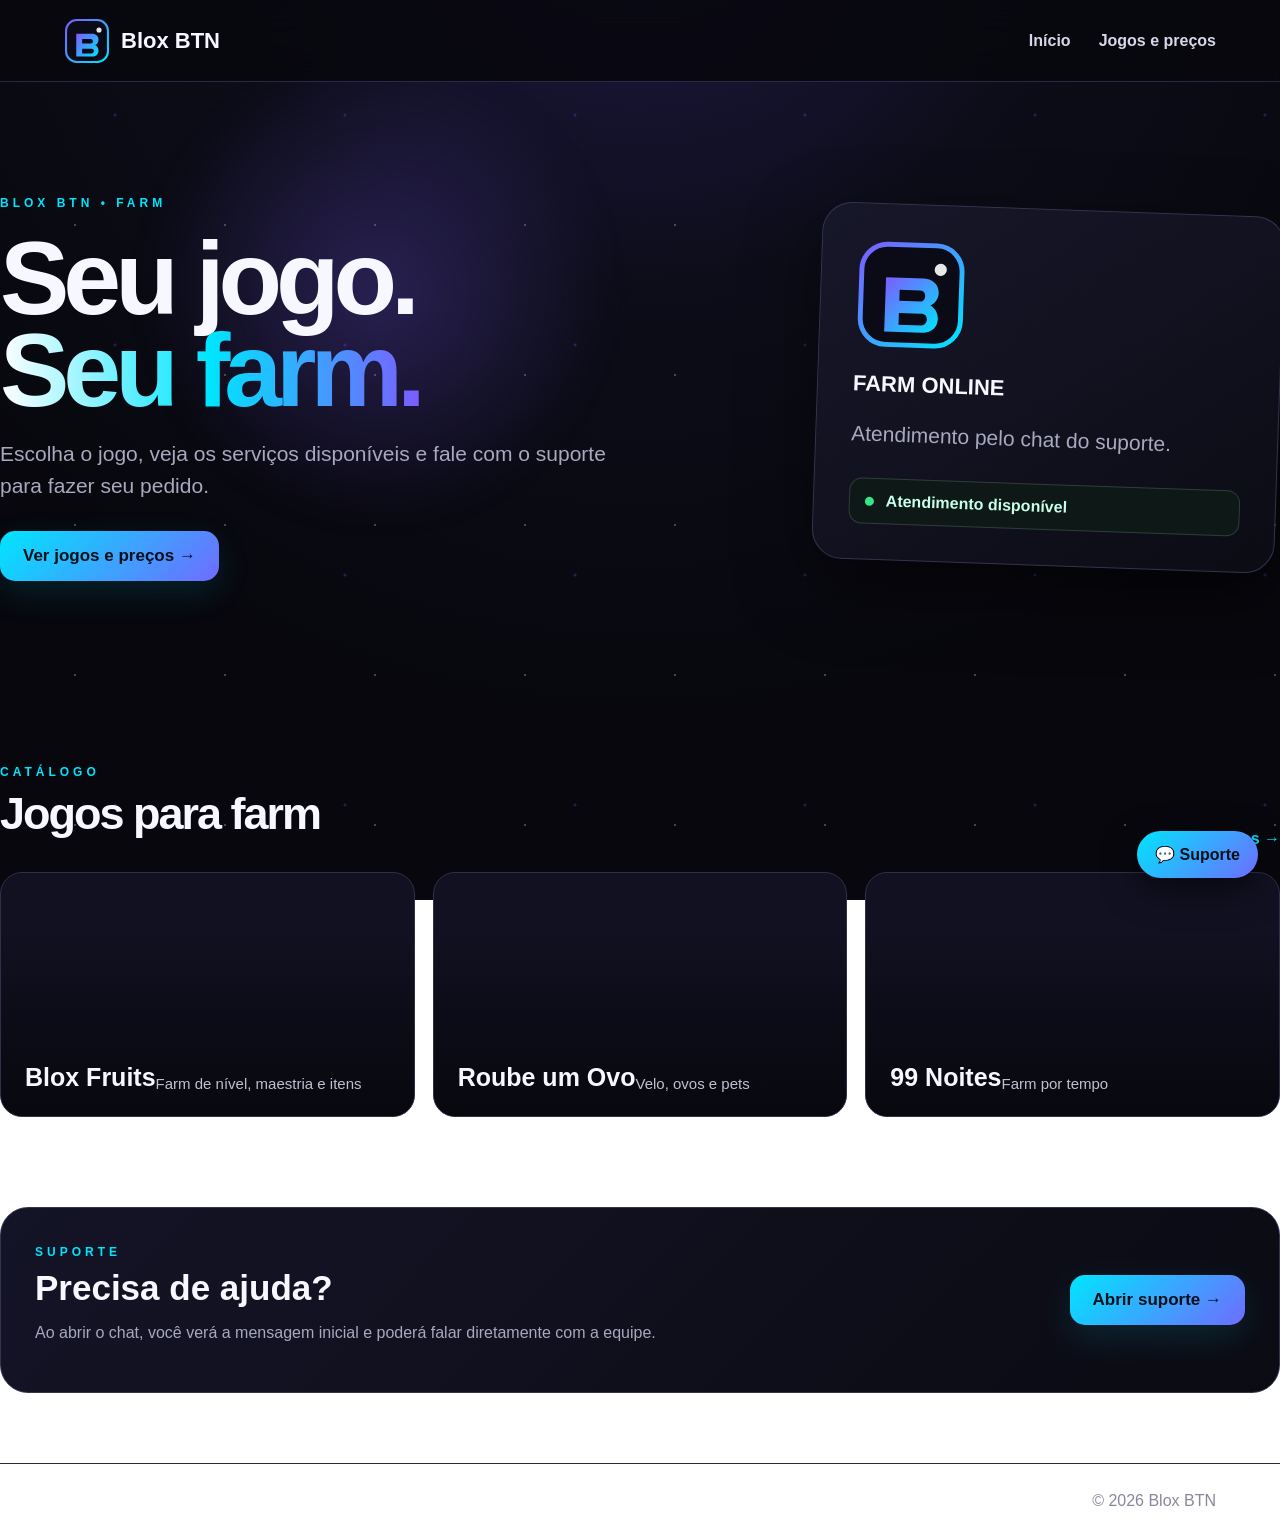
==== commit 8f7dc4c6: "Add files via upload" ====
--- a/index.html
+++ b/index.html
@@ -1,47 +1,43 @@
 <!DOCTYPE html>
 <html lang="pt-BR">
 <head>
-<meta charset="UTF-8">
-<meta name="viewport" content="width=device-width,initial-scale=1.0">
-<meta name="theme-color" content="#070b16">
-<title>Blox BTN</title>
-<link rel="stylesheet" href="style.css">
+<meta charset="UTF-8"><meta name="viewport" content="width=device-width,initial-scale=1.0">
+<meta name="theme-color" content="#07070d"><title>Blox BTN — Farm</title><link rel="stylesheet" href="style.css">
 </head>
 <body>
 <header class="topbar">
-  <a class="brand" href="index.html"><span class="brand-box">BX</span><strong>Blox BTN</strong></a>
-  <a class="support-top" href="jogos.html">🎮 Jogos e preços</a>
+  <a class="brand" href="index.html"><img src="logo.svg" alt="Blox BTN"><strong>Blox BTN</strong></a>
+  <nav><a href="index.html">Início</a><a href="jogos.html">Jogos e preços</a></nav>
+  <button class="menu" onclick="toggleMenu()" aria-label="Abrir menu">☰</button>
 </header>
 <main>
 <section class="hero">
-  <div>
-    <span class="eyebrow">BLOX BTN</span>
-    <h1>Farm rápido e <span>seguro.</span></h1>
-    <p>Escolha um jogo, veja os serviços e fale com o suporte pelo chat.</p>
-    <a class="btn" href="jogos.html">Ver jogos e preços</a>
+  <div class="hero-glow"></div><div class="hero-content">
+    <span class="eyebrow">BLOX BTN • FARM</span>
+    <h1>Seu jogo.<br><span>Seu farm.</span></h1>
+    <p>Escolha o jogo, veja os serviços disponíveis e fale com o suporte para fazer seu pedido.</p>
+    <div class="hero-actions"><a class="main-button" href="jogos.html">Ver jogos e preços →</a></div>
   </div>
-  <div class="hero-card"><div class="game-icon">🎮</div><h3>Suporte online</h3><p>Use o chat no canto da tela para falar com a equipe.</p></div>
+  <div class="hero-card"><img src="logo.svg" alt="" class="hero-logo-img"><strong>FARM ONLINE</strong><p>Atendimento pelo chat do suporte.</p><div class="status"><i></i> Atendimento disponível</div></div>
 </section>
-<section class="section">
-  <span class="eyebrow">SUPORTE</span>
-  <h2>Fale com a equipe</h2>
-  <p>O chat abre diretamente no site. Não colocamos formulário de telefone ou Gmail no Blox BTN.</p>
+<section class="section catalog-home">
+  <div class="section-head"><div><span class="eyebrow">CATÁLOGO</span><h2>Jogos para farm</h2></div><a href="jogos.html" class="see-all">Ver todos →</a></div>
+  <div class="cards three">
+    <a class="game-preview bf" href="precos.html?jogo=blox-fruits"><b>Blox Fruits</b><small>Farm de nível, maestria e itens</small></a>
+    <a class="game-preview ovo" href="precos.html?jogo=roube-um-ovo"><b>Roube um Ovo</b><small>Velo, ovos e pets</small></a>
+    <a class="game-preview noites" href="precos.html?jogo=99-noites"><b>99 Noites</b><small>Farm por tempo</small></a>
+  </div>
+</section>
+<section class="section support-section">
+  <div class="support-panel"><div><span class="eyebrow">SUPORTE</span><h2>Precisa de ajuda?</h2><p>Ao abrir o chat, você verá a mensagem inicial e poderá falar diretamente com a equipe.</p></div><button class="main-button" onclick="openSupport()">Abrir suporte →</button></div>
 </section>
 </main>
-<footer>Blox BTN • 2026</footer>
-
-<!-- Tawk.to: suporte em português -->
-<script type="text/javascript">
-var Tawk_API=Tawk_API||{}, Tawk_LoadStart=new Date();
-(function(){
-var s1=document.createElement("script"),s0=document.getElementsByTagName("script")[0];
-s1.async=true;
-s1.src='https://embed.tawk.to/6ab059ace9134d343e1acadb/1k30dsj8l';
-s1.charset='UTF-8';
-s1.setAttribute('crossorigin','*');
-s0.parentNode.insertBefore(s1,s0);
-})();
-</script>
-
-</body>
-</html>+<footer><strong>Blox BTN</strong><span>© 2026 Blox BTN</span></footer>
+<div class="support-float" onclick="openSupport()">💬 <span>Suporte</span></div>
+<script src="script.js"></script>
+<!--Start of Tawk.to Script--><script type="text/javascript">
+var Tawk_API=Tawk_API||{},Tawk_LoadStart=new Date();
+Tawk_API.onLoad=function(){if(Tawk_API.hideWidget)Tawk_API.hideWidget();};
+(function(){var s1=document.createElement('script'),s0=document.getElementsByTagName('script')[0];s1.async=true;s1.src='https://embed.tawk.to/6ab059ace9134d343e1acadb/1k30dsj8l';s1.charset='UTF-8';s1.setAttribute('crossorigin','*');s0.parentNode.insertBefore(s1,s0);})();
+</script><!--End of Tawk.to Script-->
+</body></html>
--- a/style.css
+++ b/style.css
@@ -1 +1 @@
-*{box-sizing:border-box}body{margin:0;background:#070b16;color:#f5f7ff;font-family:Arial,sans-serif}.topbar{height:70px;padding:0 7%;display:flex;align-items:center;justify-content:space-between;border-bottom:1px solid #1b2740;background:#0a1020}.brand{color:#fff;text-decoration:none;display:flex;gap:10px;align-items:center}.brand-box{background:#7c3cff;padding:9px 11px;border-radius:10px;font-weight:900}.support-top{color:#b9c5dc;text-decoration:none}.hero,.catalog-page,.prices-page{max-width:1100px;margin:auto;padding:70px 6%}.hero{display:grid;grid-template-columns:1.4fr .8fr;gap:45px;align-items:center;min-height:75vh}h1{font-size:clamp(42px,7vw,76px);margin:12px 0}h1 span{color:#8b5cf6}.hero p,.section p,.catalog-head p,.chat-note{color:#aeb9cf;line-height:1.7}.eyebrow{color:#8b5cf6;font-size:12px;font-weight:800;letter-spacing:3px}.btn{display:inline-block;margin-top:20px;padding:14px 20px;border-radius:12px;background:#7c3cff;color:white;text-decoration:none;font-weight:800}.hero-card{background:#10182b;border:1px solid #263452;border-radius:22px;padding:30px}.game-icon{font-size:55px}.section{max-width:1100px;margin:auto;padding:30px 6% 80px}.game-grid{display:grid;grid-template-columns:repeat(2,1fr);gap:18px}.game-card{min-height:180px;border:1px solid #293653;border-radius:18px;padding:24px;display:flex;justify-content:space-between;align-items:end;text-decoration:none;color:#fff;background:linear-gradient(0deg,rgba(4,7,15,.9),rgba(4,7,15,.25)),var(--bg) center/cover}.game-card strong,.game-card small{display:block}.game-card small{color:#c2ccdf;margin-top:7px}.price-hero{min-height:260px;border-radius:20px;background-size:cover;background-position:center;display:flex;align-items:end;padding:30px;margin-bottom:20px}.price-hero>div{background:rgba(5,8,16,.8);padding:18px;border-radius:14px}.price-hero h1{font-size:44px;margin:6px 0}.price-list{display:grid;gap:10px}.price-row{background:#10182b;border:1px solid #263452;border-radius:14px;padding:18px;display:flex;justify-content:space-between}.price-row span{color:#a78bfa;font-weight:800}.chat-note{margin-top:25px}footer{text-align:center;padding:30px;border-top:1px solid #1b2740;color:#7f8ba2}@media(max-width:700px){.hero{grid-template-columns:1fr;padding-top:45px}.game-grid{grid-template-columns:1fr}h1{font-size:48px}}+*{box-sizing:border-box}html{scroll-behavior:smooth}:root{--bg:#07070d;--panel:#10101b;--panel2:#151525;--line:#292943;--text:#f7f7ff;--muted:#a8a8bf;--cyan:#00e5ff;--purple:#7c5cff;--gold:#ffd447}body{margin:0;background:radial-gradient(circle at 50% -15%,#211a49 0,#0d0d19 35%,#07070d 72%);background-attachment:fixed;color:var(--text);font-family:Inter,Arial,sans-serif;min-height:100vh}body:before{content:"";position:fixed;inset:0;pointer-events:none;opacity:.25;background-image:radial-gradient(#fff 1px,transparent 1px),radial-gradient(#7c5cff 1px,transparent 2px);background-size:150px 150px,230px 230px;z-index:-1}a{text-decoration:none;color:inherit}.topbar{height:82px;background:rgba(7,7,13,.86);backdrop-filter:blur(18px);border-bottom:1px solid var(--line);display:flex;align-items:center;justify-content:space-between;padding:0 5%;position:sticky;top:0;z-index:20}.brand{display:flex;align-items:center;gap:11px;font-size:22px}.brand img{width:46px;height:46px}.topbar nav{display:flex;gap:28px;align-items:center}.topbar nav a{color:#d7d7e9;font-weight:800}.topbar nav a:hover{color:var(--cyan)}.menu{display:none;background:none;border:0;color:white;font-size:28px}.home,.catalog-page,.prices-page{width:min(1120px,92%);margin:auto}.hero{min-height:610px;display:grid;grid-template-columns:1.25fr .75fr;gap:45px;align-items:center;padding:85px 0}.hero-content{position:relative}.hero-glow{position:absolute;width:500px;height:500px;border-radius:50%;background:radial-gradient(circle,#7c5cff44,transparent 65%);filter:blur(20px);top:40px;left:10%;pointer-events:none}.eyebrow,.mini-label{color:var(--cyan);font-weight:900;letter-spacing:4px;font-size:12px}.hero h1{font-size:clamp(58px,9vw,104px);line-height:.88;letter-spacing:-6px;margin:22px 0}.hero h1 span{background:linear-gradient(90deg,#fff,#00e5ff,#7c5cff);-webkit-background-clip:text;background-clip:text;color:transparent}.hero p{font-size:21px;color:var(--muted);max-width:650px;line-height:1.5}.hero-actions{margin-top:30px}.main-button{border:0;display:inline-flex;align-items:center;justify-content:center;border-radius:15px;padding:15px 23px;font-size:17px;font-weight:900;background:linear-gradient(135deg,var(--cyan),#6f6cff);color:#071018;box-shadow:0 12px 35px #00e5ff1f;cursor:pointer}.hero-card{background:linear-gradient(145deg,#17172a,#0c0c15);border:1px solid #343450;border-radius:30px;padding:35px;box-shadow:0 25px 70px #0008;transform:rotate(2deg)}.hero-logo-img{width:110px;height:110px;margin-bottom:18px}.hero-card strong{display:block;font-size:22px}.hero-card p{color:var(--muted);line-height:1.5}.status{margin-top:28px;padding:13px 15px;border:1px solid #2e3e3b;border-radius:13px;background:#0d1817;color:#c8ffe9;font-weight:800}.status i{display:inline-block;width:9px;height:9px;background:#35e58a;border-radius:50%;margin-right:8px}.section{padding:70px 0}.section-head{display:flex;align-items:end;justify-content:space-between;gap:20px;margin-bottom:24px}.section-head h2{font-size:45px;letter-spacing:-2px;margin:8px 0}.see-all{color:var(--cyan);font-weight:900}.cards{display:grid;gap:18px}.cards.three{grid-template-columns:repeat(3,1fr)}.game-preview,.game-card{position:relative;overflow:hidden;border:1px solid #30304b;background:#111122 center/cover no-repeat var(--bg);border-radius:22px;min-height:245px;padding:24px;display:flex;align-items:flex-end;transition:.2s}.game-preview:before,.game-card:before{content:"";position:absolute;inset:0;background:linear-gradient(180deg,transparent 20%,#07070deb 100%)}.game-preview>* ,.game-card>*{position:relative}.game-preview:hover,.game-card:hover{transform:translateY(-5px);border-color:#59597c}.game-preview b,.game-card strong{font-size:25px;display:block}.game-preview small,.game-card small{display:block;color:#c0c0d1;margin-top:6px;font-size:15px}.game-preview.bf{--bg:url('https://tr.rbxcdn.com/180DAY-5304fe8fb874c7244eb4fe24ff324b17/500/280/Image/Jpeg/noFilter')}.game-preview.ovo{--bg:url('https://tr.rbxcdn.com/180DAY-d242991b00219200fb6b4ad45fec79f3/500/280/Image/Jpeg/noFilter')}.game-preview.noites{--bg:url('https://tr.rbxcdn.com/180DAY-b326856ea20ac1e3c3c8810c6e932b70/500/280/Image/Jpeg/noFilter')}.support-section{padding-top:20px}.support-panel{border:1px solid #343450;border-radius:28px;padding:34px;display:flex;align-items:center;justify-content:space-between;gap:25px;background:linear-gradient(135deg,#141427,#0b0b13)}.support-panel h2{font-size:35px;margin:8px 0}.support-panel p{color:var(--muted);max-width:650px}.catalog-head{text-align:center;padding:85px 0 50px}.catalog-head h1{font-size:clamp(55px,9vw,90px);letter-spacing:-5px;margin:18px 0}.catalog-head p{color:var(--muted);font-size:20px}.game-grid{display:grid;grid-template-columns:repeat(2,1fr);gap:20px;padding-bottom:80px}.game-card{min-height:320px}.game-card>span{margin-left:auto;font-size:38px;color:var(--cyan)}.prices-page{padding:45px 0 80px}.back{color:var(--cyan);font-weight:900;display:inline-block;margin-bottom:20px}.selected-game{height:350px;border-radius:28px;overflow:hidden;background:var(--bg) center/cover no-repeat;border:1px solid #343450;position:relative}.selected-game:after{content:"";position:absolute;inset:0;background:linear-gradient(90deg,#07070df2,#07070d99,transparent)}.selected-overlay{position:absolute;z-index:2;left:35px;bottom:30px}.selected-overlay h1{font-size:clamp(43px,7vw,72px);letter-spacing:-4px;margin:8px 0}.selected-overlay p{font-size:20px;color:#d0d0df}.price-list{margin-top:22px;border:1px solid #30304b;border-radius:22px;overflow:hidden;background:#0f0f1a}.price-row{display:flex;align-items:center;gap:18px;padding:24px 28px;border-bottom:1px solid #25253b}.price-row:last-child{border-bottom:0}.price-row>div{flex:1}.price-row h2{margin:7px 0 0;font-size:23px}.price-value{font-size:19px}.price-value.consult{color:var(--cyan)}.price-action{border:0;background:var(--gold);color:#17120a;padding:12px 16px;border-radius:12px;font-weight:900;cursor:pointer}.price-note{color:var(--muted);line-height:1.5}.support-note{margin-top:25px;padding:25px;border:1px solid #343450;border-radius:20px;background:#111120;display:flex;align-items:center;gap:18px}.support-note strong{font-size:18px}.support-note span{flex:1;color:var(--muted)}.support-float{position:fixed;right:22px;bottom:22px;z-index:30;background:linear-gradient(135deg,var(--cyan),#6f6cff);color:#071018;border-radius:50px;padding:14px 18px;font-weight:900;box-shadow:0 12px 35px #0008;cursor:pointer}footer{border-top:1px solid var(--line);padding:28px 5%;display:flex;justify-content:space-between;color:#88889d}footer strong{color:#fff}@media(max-width:760px){.topbar{height:72px}.topbar nav{display:none;position:absolute;top:72px;left:0;right:0;background:#0b0b14;border-bottom:1px solid var(--line);padding:20px 5%;flex-direction:column;align-items:flex-start}.topbar nav.open{display:flex}.menu{display:block}.hero{grid-template-columns:1fr;padding:65px 0}.hero-card{transform:none}.hero h1{font-size:64px}.hero p{font-size:18px}.cards.three,.game-grid{grid-template-columns:1fr}.section-head{align-items:flex-start;flex-direction:column}.section-head h2{font-size:36px}.support-panel{flex-direction:column;align-items:flex-start}.support-note{flex-direction:column;align-items:flex-start}.price-row{padding:20px 16px;flex-wrap:wrap}.price-row>div{min-width:55%}.selected-game{height:290px}.selected-overlay{left:22px;bottom:20px}.selected-overlay h1{font-size:43px}footer{flex-direction:column;gap:8px}}
